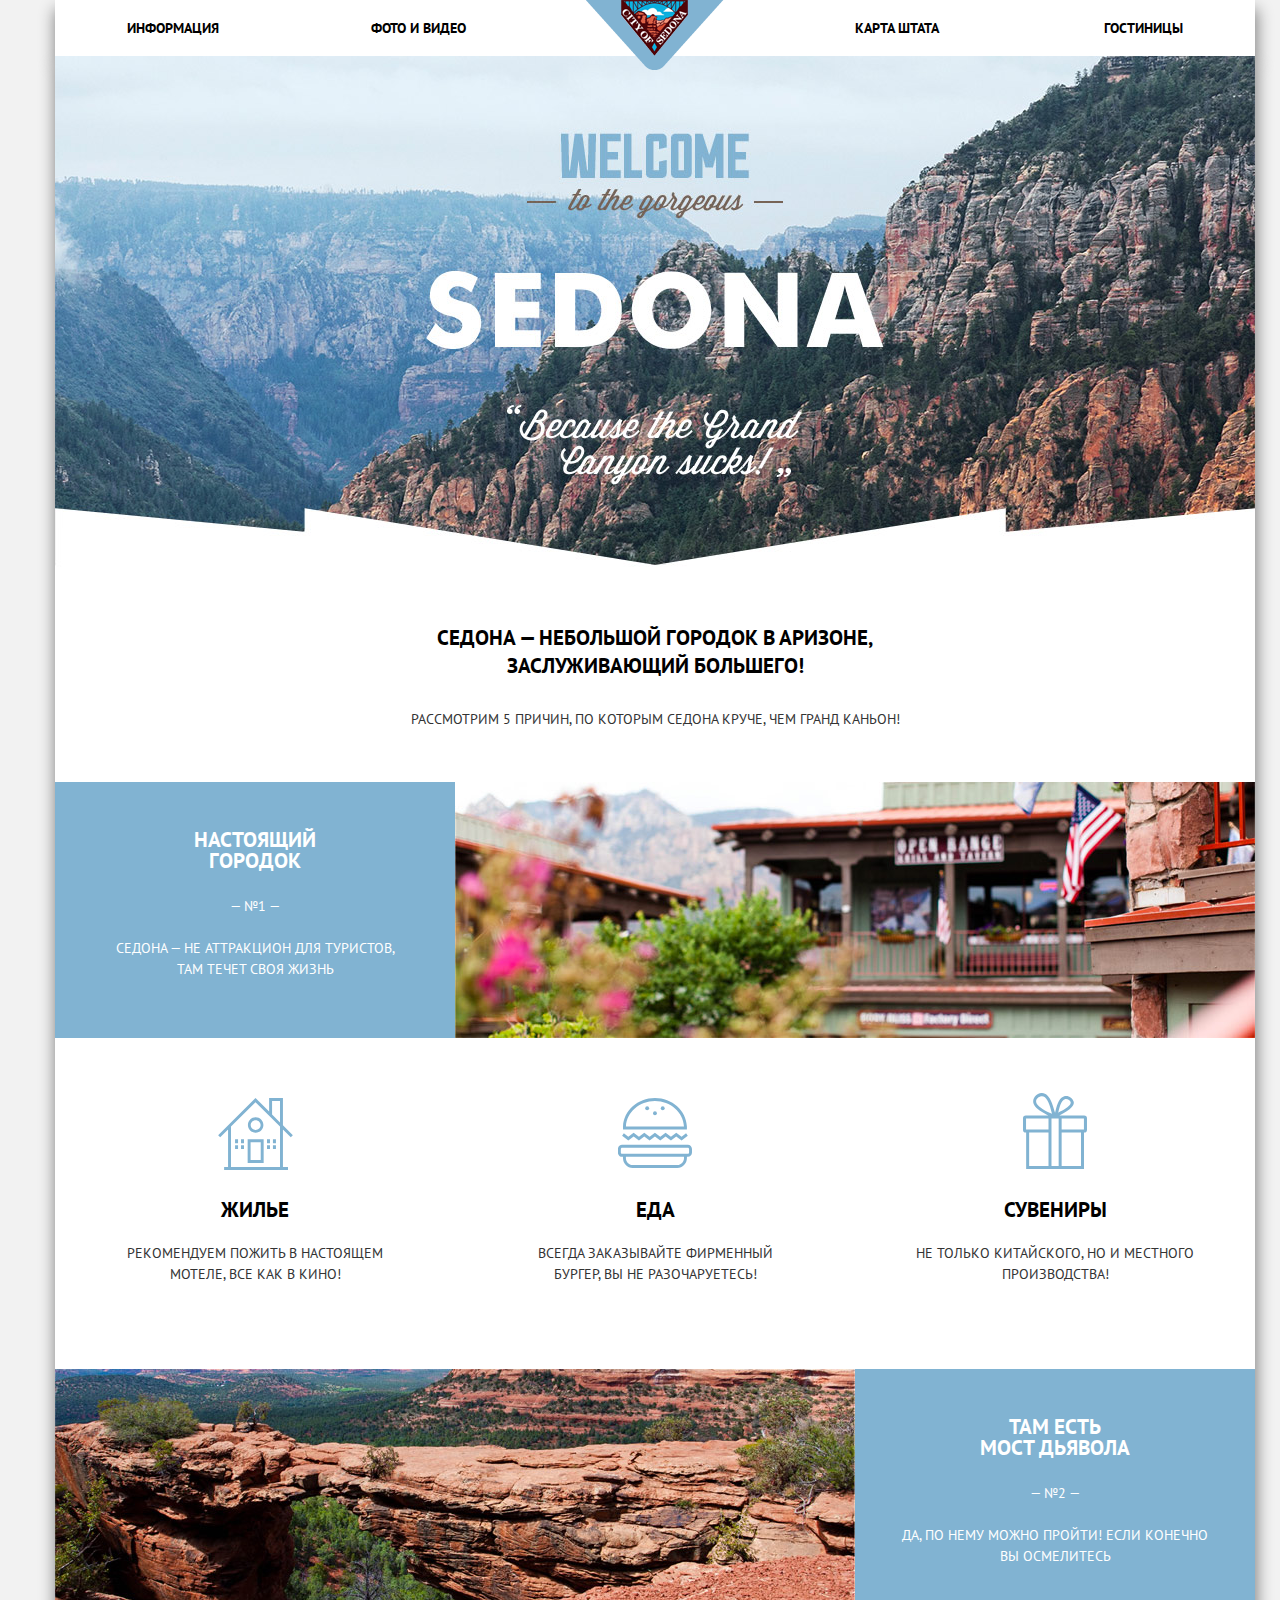
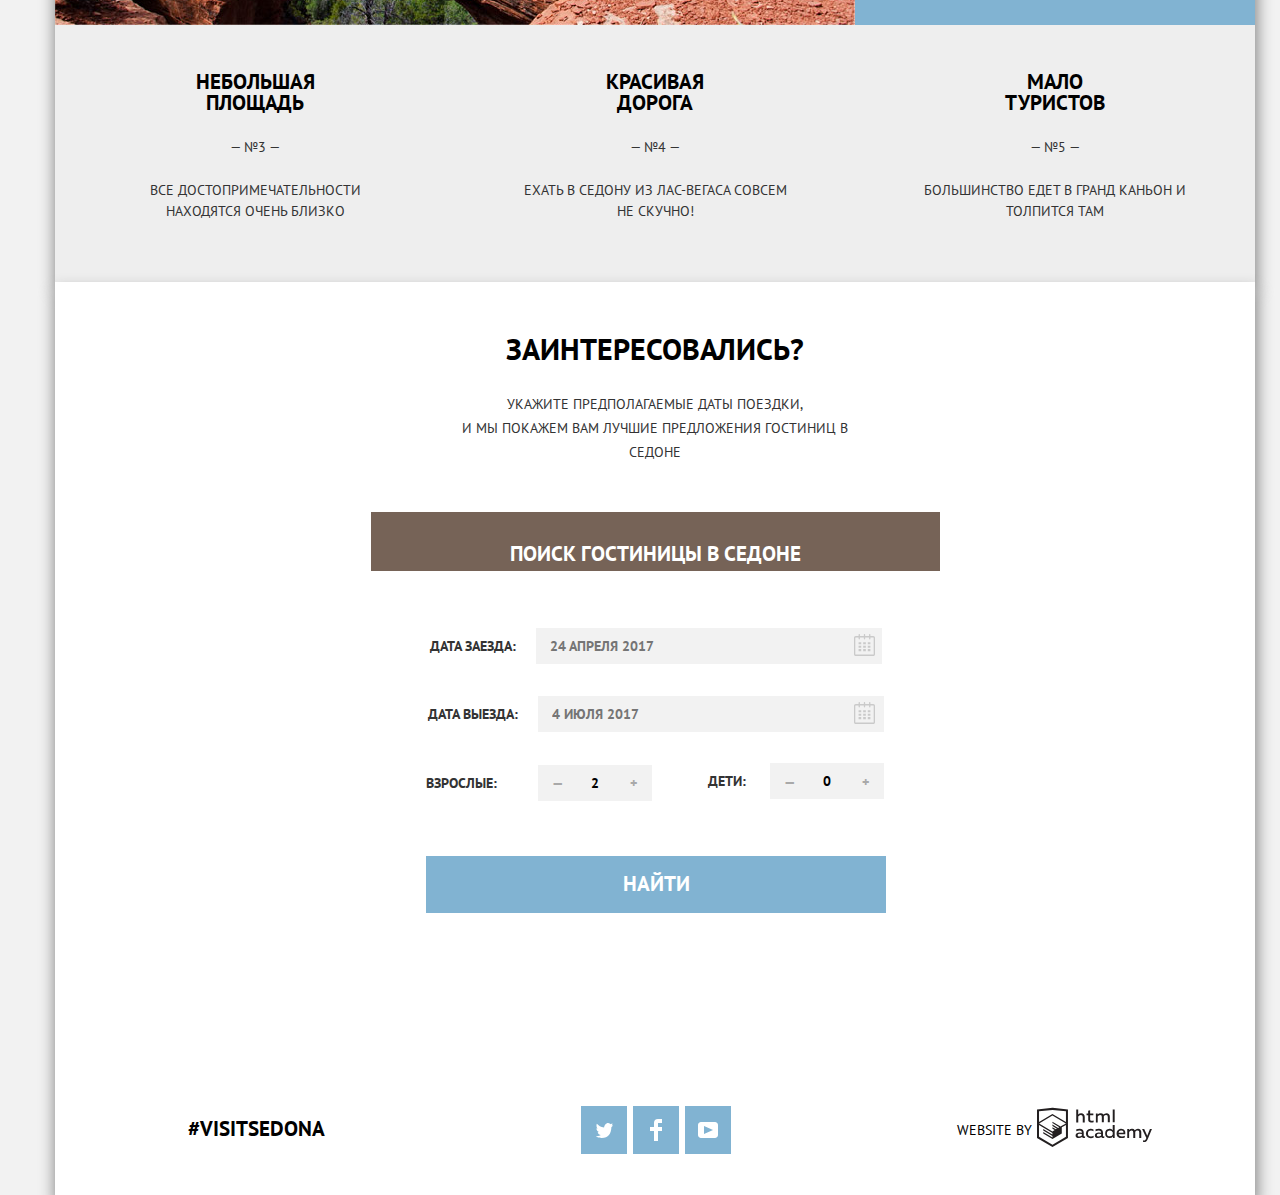
==== index.html @ 06e3067b "Правки пиксель перф, комб" ====
<!DOCTYPE html>
<html lang="ru">
	<head>
		<meta charset="utf-8">
		<title>HTML Academy: Седона</title>
		<link href="https://fonts.googleapis.com/css?family=PT+Sans:400,700&amp;subset=cyrillic" rel="stylesheet">
		<link rel="stylesheet" href="css/normalize.css">
		<link rel="stylesheet" href="css/style.css">
	</head>
	<body>
		<header class="main-header container">
			<nav class="main-navigation">
				<a class="main-header-logo">
					<img src="img/logo.png" width="138" height="70" alt="Логотип Sedona">
				</a>
				<ul class="site-navigation">
					<li><a href="#">Информация</a></li>
					<li><a href="#">Фото и видео</a></li>
					<li><a href="#">Карта штата</a></li>
					<li><a href="hotels.html">Гостиницы</a></li>
				</ul>
			</nav>
		</header>
		<main class="container">
			<div class="background-image"></div>
			<h1 class="visually-hidden title">Sedona</h1>
			<section class="feature">
				<div class="feature-text">
					<b>Седона — небольшой городок в Аризоне, заслуживающий большего!</b>
					<p>Рассмотрим 5 причин, по которым Седона круче, чем гранд каньон!</p>
				</div>
				<div class="feature-item top">
					<div class="description">
						<h2>Настоящий<br> городок</h2>
						<span>— №1 —</span>
						<p>Седона — не аттракцион для туристов, там течет своя жизнь</p>
					</div>
					<img src="img/photo-first.jpg" width="800" height="256" alt="Настоящий городок">
				</div>
				<ul class="feature leisure">
					<li class="leisure-item">
						<h3 class="icon-1">Жилье</h3>
						<p>Рекомендуем пожить в настоящем мотеле, все как в кино!</p>
					</li>
					<li class="leisure-item">
						<h3 class="icon-2">Еда</h3>
						<p>Всегда заказывайте фирменный бургер, Вы не разочаруетесь!</p>
					</li>
					<li class="leisure-item">
						<h3 class="icon-3">Сувениры</h3>
						<p>Не только китайского, но и местного производства!</p>
					</li>
				</ul>
				<div class="feature-item">
					<div class="description second">
						<h2>Там есть<br> Мост дьявола</h2>
						<span>— №2 —</span>
						<p>Да, по нему можно пройти! Если конечно вы осмелитесь</p>
					</div>
					<img src="img/photo-second.jpg" width="800" height="256" alt="Мост дьявола">
				</div>
				<ul class="feature list">
					<li class="list-point">
						<h3>Небольшая<br> площадь</h3>
						<span>— №3 —</span>
						<p>Все достопримечательности находятся очень близко</p>
					</li>
					<li class="list-point">
						<h3>Красивая<br> дорога</h3>
						<span>— №4 —</span>
						<p>Ехать в седону из Лас-Вегаса совсем не&#160;скучно!</p>
					</li>
					<li class="list-point">
						<h3>Мало<br> туристов</h3>
						<span>— №5 —</span>
						<p>Большинство едет в гранд каньон и толпится там</p>
					</li>
				</ul>
			</section>
		</main>
		<section class="search container">
			<div class="search preview">
				<h2>Заинтересовались?</h2>
				<p class="search-info">Укажите предполагаемые даты поездки,<br> и мы покажем вам лучшие предложения гостиниц в Cедоне</p>
			</div>
			<button class="search-button" type="button">Поиск гостиницы в Седоне</button>
			<iframe src="https://www.google.com/maps/embed?pb=!1m18!1m12!1m3!1d497598.84040176484!2d-112.03399884537352!3d34.982235915643955!2m3!1f0!2f0!3f0!3m2!1i1024!2i768!4f13.1!3m3!1m2!1s0x872da132f942b00d%3A0x5548c523fa6c8efd!2z0KHQtdC00L7QvdCwLCDQkNGA0LjQt9C-0L3QsCA4NjMzNiwg0KHQqNCQ!5e0!3m2!1sru!2sua!4v1521115295411" width="1200" height="593" style="border:0" allowfullscreen></iframe>
			<section class="modal-search">
				<form class="search-form" action="echo.htmlacademy.ru" method="post">
					<p class="search-item search-item-date">
						<label for="search-checkin">Дата заезда:</label>
						<input type="text" name="checkin" id="search-checkin" placeholder="24 апреля 2017">
						<svg xmlns="http://www.w3.org/2000/svg" width="21" height="22" viewBox="0 0 21 22"><path d="M19.251 2.025h-2.845V.648c0-.381-.294-.689-.656-.689-.363 0-.656.308-.656.689v1.377h-3.938V.648c0-.381-.294-.689-.655-.689-.363 0-.657.308-.657.689v1.377H5.906V.648c0-.381-.294-.689-.656-.689-.363 0-.657.308-.657.689v1.377H1.75C.784 2.025 0 2.847 0 3.862v16.302C0 21.179.784 22 1.75 22h17.501c.966 0 1.749-.821 1.749-1.836V3.862c0-1.015-.783-1.837-1.749-1.837zm.437 18.139a.448.448 0 0 1-.437.459H1.75a.45.45 0 0 1-.438-.459V3.862a.45.45 0 0 1 .438-.459h2.844v1.378c0 .381.294.689.657.689.362 0 .656-.308.656-.689V3.403h3.938v1.378c0 .381.294.689.657.689.361 0 .655-.308.655-.689V3.403h3.938v1.378c0 .381.293.689.656.689.362 0 .656-.308.656-.689V3.403h2.845c.241 0 .437.206.437.459v16.302z"/><path d="M4.594 8.225h2.625v2.066H4.594zM4.594 11.668h2.625v2.067H4.594zM4.594 15.112h2.625v2.066H4.594zM9.188 15.112h2.625v2.066H9.188zM9.188 11.668h2.625v2.067H9.188zM9.188 8.225h2.625v2.066H9.188zM13.781 15.112h2.625v2.066h-2.625zM13.781 11.668h2.625v2.067h-2.625zM13.781 8.225h2.625v2.066h-2.625z"/></svg>
					</p>
					<p class="search-item search-item-date">
						<label for="search-checkout">Дата выезда:</label>
						<input type="text" name="search-checkout" id="search-checkout" placeholder="4 июля 2017">
						<svg xmlns="http://www.w3.org/2000/svg" width="21" height="22" viewBox="0 0 21 22"><path d="M19.251 2.025h-2.845V.648c0-.381-.294-.689-.656-.689-.363 0-.656.308-.656.689v1.377h-3.938V.648c0-.381-.294-.689-.655-.689-.363 0-.657.308-.657.689v1.377H5.906V.648c0-.381-.294-.689-.656-.689-.363 0-.657.308-.657.689v1.377H1.75C.784 2.025 0 2.847 0 3.862v16.302C0 21.179.784 22 1.75 22h17.501c.966 0 1.749-.821 1.749-1.836V3.862c0-1.015-.783-1.837-1.749-1.837zm.437 18.139a.448.448 0 0 1-.437.459H1.75a.45.45 0 0 1-.438-.459V3.862a.45.45 0 0 1 .438-.459h2.844v1.378c0 .381.294.689.657.689.362 0 .656-.308.656-.689V3.403h3.938v1.378c0 .381.294.689.657.689.361 0 .655-.308.655-.689V3.403h3.938v1.378c0 .381.293.689.656.689.362 0 .656-.308.656-.689V3.403h2.845c.241 0 .437.206.437.459v16.302z"/><path d="M4.594 8.225h2.625v2.066H4.594zM4.594 11.668h2.625v2.067H4.594zM4.594 15.112h2.625v2.066H4.594zM9.188 15.112h2.625v2.066H9.188zM9.188 11.668h2.625v2.067H9.188zM9.188 8.225h2.625v2.066H9.188zM13.781 15.112h2.625v2.066h-2.625zM13.781 11.668h2.625v2.067h-2.625zM13.781 8.225h2.625v2.066h-2.625z"/></svg>
					</p>
					<div class="adult-children">
						<p class="search-item search-item-people">
							<label for="adult">Взрослые:</label>
							<button class="amt minus" type="button">—</button>
							<input type="text" name="adult" id="adult" value="2">
							<button class="amt plus" type="button">+</button>
						</p>
						<p class="search-item search-item-people">
							<label for="children">Дети:</label>
							<button class="amt minus" type="button">—</button>
							<input type="text" name="children" id="children" value="0">
							<button class="amt plus" type="button">+</button>
						</p>
					</div>
					<button class="form-search-button" type="button">Найти</button>
				</form>
			</section>
			<footer class="main-footer">
				<section class="container">
					<div  class="footer-hashtag">
						<a class="hashtag" href="#">#visitsedona</a>
					</div>
					<ul class="footer-social">
						<li>
							<a class="social-button" href="#"><span class="visually-hidden">Твитер</span>
							<svg xmlns="http://www.w3.org/2000/svg" xmlns:xlink="http://www.w3.org/1999/xlink" width="17" height="15" viewBox="0 0 17 15">
								<path fill="#FFF" d="M10.95.144c1.685-.496 2.984.27 3.577 1.179.673-.231 1.331-.481 2.011-.708a2.345 2.345 0 0 1-.857 1.768c.685.17 1.304-.491 1.304-.491-.169 1-1.006 1.788-1.563 2.024-.231 6.75-3.175 11.217-10.077 11.082h-.446c-.41 0-4.164-.46-4.898-1.887 2.271.196 3.893-.422 4.693-1.177-.96-.3-2.679-.477-2.979-2.95.349.106.564.228 1.19.119C1.705 8.247.374 7.53.448 5.33c.285.328 1.067.536 1.34.472C1.085 5.561-.182 2.442.894.85c1.818 1.854 3.735 3.606 7.152 3.773C8.254 2.33 9.183.793 10.95.144z"/></svg>
							</a>
						</li>
						<li>
							<a class="social-button" href="#"><span class="visually-hidden">Фейсбук</span>
							<svg xmlns="http://www.w3.org/2000/svg" width="12" height="22" viewBox="0 0 12 22">
								<path fill="#FFF" d="M12 4V0H8a4 4 0 0 0-4 4v4H0v4h4v10h4V12h4V8H8V4h4z"/></svg>
							</a>
						</li>
						<li>
							<a class="social-button" href="#"><span class="visually-hidden">Ютюб</span>
							<svg xmlns="http://www.w3.org/2000/svg" xmlns:xlink="http://www.w3.org/1999/xlink" width="20" height="16" viewBox="0 0 20 16">
								<path fill="#FFF" d="M17 0H3C1.35 0 0 1.35 0 3v10c0 1.65 1.35 3 3 3h14c1.65 0 3-1.35 3-3V3c0-1.65-1.35-3-3-3zM6.027 11.998V4.002L15.014 8l-8.987 3.998z"/>
							</svg></a>
						</li>
					</ul>
					<div class="footer-copyright">
						<span>Website by</span>
						<a class="footer-button" href="https://htmlacademy.ru/intensive/htmlcss">
							<span class="visually-hidden">htmlacademy</span>
							<svg id="Layer_1" data-name="Layer 1" xmlns="http://www.w3.org/2000/svg" width="115" height="41" viewBox="0 0 108.08 36.85"><title>logo-htmlacademy-small1</title><path d="M44.61,26.88a2,2,0,0,0,.55-0.1v1.33a3.25,3.25,0,0,1-1.18.21,1.67,1.67,0,0,1-1.67-1,4.84,4.84,0,0,1-3.14,1.08c-1.51,0-2.91-.83-2.91-2.55,0-2.13,2-2.79,3.71-2.79a11.08,11.08,0,0,1,2.17.25v-0.3c0-1-.76-1.77-2.19-1.77a7.42,7.42,0,0,0-3,.64v-1.7a10.21,10.21,0,0,1,3.19-.55c2.36,0,3.81,1.12,3.81,3.65v3a0.54,0.54,0,0,0,.49.59h0.17Zm-6.44-1.13A1.35,1.35,0,0,0,39.63,27h0.11a3.39,3.39,0,0,0,2.41-1V24.58a9.72,9.72,0,0,0-1.81-.21c-1,0-2.16.33-2.16,1.38h0Zm12.36-6.11a5,5,0,0,1,2.57.64V22a4.08,4.08,0,0,0-2.3-.7,2.75,2.75,0,1,0,0,5.49,5,5,0,0,0,2.43-.64v1.71a6.27,6.27,0,0,1-2.76.57A4.21,4.21,0,0,1,46,24.51q0-.21,0-0.41a4.32,4.32,0,0,1,4.18-4.46h0.38Zm12.17,7.24a2,2,0,0,0,.55-0.1v1.33a3.25,3.25,0,0,1-1.18.21,1.67,1.67,0,0,1-1.67-1,4.84,4.84,0,0,1-3.14,1.08c-1.51,0-2.91-.83-2.91-2.55,0-2.13,2-2.79,3.71-2.79a11.08,11.08,0,0,1,2.17.25v-0.3c0-1-.76-1.77-2.19-1.77a7.42,7.42,0,0,0-3,.64v-1.7a10.21,10.21,0,0,1,3.19-.55c2.36,0,3.81,1.12,3.81,3.65v3a0.54,0.54,0,0,0,.49.59h0.17Zm-6.44-1.13A1.35,1.35,0,0,0,57.73,27h0.11a3.39,3.39,0,0,0,2.41-1V24.58a9.72,9.72,0,0,0-1.81-.21c-1.06,0-2.16.33-2.16,1.38h0ZM73,16V28.2H71.35V26.88a3.88,3.88,0,0,1-3.19,1.54,4.4,4.4,0,0,1,0-8.78,3.81,3.81,0,0,1,3,1.3V16H73Zm-4.53,5.22a2.76,2.76,0,1,0,0,5.52A2.86,2.86,0,0,0,71.15,25V23A2.91,2.91,0,0,0,68.49,21.27ZM79,19.64c3.31,0,4.46,2.68,3.92,5.09H76.7c0.21,1.5,1.67,2.11,3.19,2.11a6.11,6.11,0,0,0,2.64-.59v1.6a7.14,7.14,0,0,1-3,.57C77,28.42,74.78,27,74.78,24a4.18,4.18,0,0,1,4-4.39H79Zm0.09,1.54a2.28,2.28,0,0,0-2.44,2.1v0.06H81.3A2,2,0,0,0,79.13,21.18Zm5.73,7V19.87h1.65v1a3.81,3.81,0,0,1,2.78-1.27A2.86,2.86,0,0,1,91.89,21a4.12,4.12,0,0,1,2.91-1.33A3.06,3.06,0,0,1,98,23V28.2h-1.9V23.05a1.59,1.59,0,0,0-1.42-1.75H94.42a2.8,2.8,0,0,0-2.07,1.12V28.2h-1.9V23.05A1.59,1.59,0,0,0,89,21.31H88.8a3,3,0,0,0-2.21,1.29v5.63H84.86Zm21.31-8.33h1.9l-3.91,9.46c-0.9,2.17-2.09,2.86-3.35,2.86a4.76,4.76,0,0,1-1.1-.14V30.46a2.86,2.86,0,0,0,.85.12c0.9,0,1.58-.64,2.07-1.9l0.17-.42-4-8.4h2l2.86,6.29ZM38.73,1.46V6.22a3.81,3.81,0,0,1,2.7-1.14,3.25,3.25,0,0,1,3.44,3.4v5.15H43V8.72a1.81,1.81,0,0,0-1.61-2h-0.3a2.93,2.93,0,0,0-2.32,1.39v5.52h-1.9V1.46h1.9ZM49.94,2.31v3h3V6.91h-3v3.81c0,1.1.5,1.46,1.58,1.46a4.49,4.49,0,0,0,1.69-.33v1.6A6.8,6.8,0,0,1,51,13.8a2.55,2.55,0,0,1-2.86-2.74V6.89H46.58V5.26h1.5V2.74Zm5.4,11.31V5.28H57v1A3.81,3.81,0,0,1,59.77,5a2.86,2.86,0,0,1,2.6,1.33A4.12,4.12,0,0,1,65.28,5,3.06,3.06,0,0,1,68.44,8.4v5.21h-1.9V8.46a1.59,1.59,0,0,0-1.42-1.75H64.89a2.8,2.8,0,0,0-2.07,1.12v5.78h-1.9V8.46A1.59,1.59,0,0,0,59.5,6.71H59.27A3,3,0,0,0,57.06,8v5.63H55.34ZM71.17,1.45H73V13.6H71.17V1.45ZM14.71,0H14.55L0,1.54V28.21l14.55,8.66,14.55-8.66V1.54Zm12.5,27.1L14.55,34.64,1.9,27.12V16.18l12.59,7.5V25L5.86,19.9v1.31l8.68,5.21v1.39L5.87,22.65V24l8.68,5.21,8.75-5.24V18.31L27.2,16V27.12Zm0-12.53-3.48,2-1.6,1L14.51,13v1.31L21,18.23H21l-0.14.09-1,.54-5.37-3.2V17l4.24,2.52-1,.67-3.2-1.9v1.31l2.1,1.24L14.5,22.1,2,14.65,14.51,7.11Zm0-1.32L14.49,5.76,1.91,13.25v-10L14.56,1.92,27.21,3.25v10h0Z" transform="translate(0 -0.02)" fill="#231f20"/></svg>
						</a>
					</div>
				</section>
			</footer>
		</section>
	</body>
</html>
---- css/style.css ----
body
{
    font-family: 'PT Sans', Arial, sans-serif;
    font-size: 14px;
    font-weight: normal;
    line-height: 21px;

    margin: 0;
    padding: 0;

    text-transform: uppercase;

    color: #000;
    background-color: #fff;
}
a
{
    text-decoration: none;
}
.background-image
{
    height: 511px;

    background-image: url('../img/background-photo.jpg');
    background-repeat: no-repeat;
    background-position: top center;
}
.site-navigation
{
    line-height: 26px;

    list-style: none;

    background-color: #fff;
}
.site-navigation a
{
    font-weight: bold;

    color: #000;
}
.site-navigation a:hover,
.site-navigation a:focus
{
    color: #81b3d2;
}
.site-navigation a:active
{
    color: rgba(0,0,0,.3);
}
.feature-text b
{
    font-size: 21px;
}
.feature-text
{
    line-height: 26px;

    text-align: center;
}
.feature-item
{
    color: #fff;
    background-color: #81b3d2;
}
li
{
    list-style: none;
}
h3
{
    font-size: 21px;
}
.feature-text p,
.leisure-item p,
.list-point span,
.list-point p,
.search p
{
    color: #333;
}
.feature.list
{
    background-color: #eee;
}
.feature li,
.search
{
    text-align: center;
}
.search .search-button
{
    font-size: 21px;

    text-transform: uppercase;

    color: #fff;
    outline: none;
    background-color: #766357;
}
.search .search-button:hover
{
    outline: none;
    background-color: #604e43;
}
.search .search-button:active
{
    color: rgba(255,255,255,.3);
    outline: none;
    background-color: #503e33;
}
.search h2
{
    font-size: 30px;
    line-height: 24px;
}
.search p
{
    line-height: 24px;
}

/*Форма index*/
.search-form input
{
    outline: none;
    background-color: #f2f2f2;
}
.search-form input:hover
{
    outline: none;
    background-color: #ebebeb;
}
.search-form input:focus
{
    outline: 2px solid #e5e5e5;
    background-color: #fff;
}
.search-form span
{
    font-size: 21px;
    font-weight: bold;
    line-height: 26px;

    color: rgba(0,0,0,.3);
}
.search-form span:hover
{
    color: #000;
}
.search-form span:active
{
    color: #81b3d2;
}
.form-search-button
{
    color: #fff;
    background-color: #81b3d2;
}
.form-search-button:hover
{
    background-color: #669ec0;
}
.form-search-button:active
{
    color: rgba(255,255,255,.3);
    background-color: #5496bd;
}
/*Страница hotels*/
.site-navigation .active
{
    color: #766357;
}
/*Фильтры поиска отеля, форма*/
.filter-form
{
    color: #fff;
    background-color: #3e749e;
    background-image: url(../img/background-hotel.jpg);
    background-repeat: no-repeat;
    background-position: top center;
}
.filter-form legend,
.filter-range label
{
    font-size: 16px;
    font-weight: bold;
}
.filter-range label
{
    line-height: auto;
}
.filter-button
{
    font-size: 14px;
    line-height: 21px;

    color: #fff;
}
.filter-button:hover
{
    color: #000;
    background-color: #fff;
}

/*Сортировка*/
.sort-result b,
.catalog-item h2,
.hashtag
{
    font-size: 21px;
    font-weight: bold;
    line-height: 26px;

    color: #000;
}
.sort-result
{
    font-size: 12px;
}
.sort-result .active
{
    color: #81b3d2;
}
.sort-result li a
{
    padding: 0;

    color: rgba(0,0,0,.3);
    border-bottom: 1px dotted #81b3d2;
}

.sort-result li a:hover
{
    color: #81b3d2;
}
.sort-result-arrows path:hover
{
    fill: #231f20;
}
.sort-result-arrows path:active
{
    fill: #81b3d2;
}
.sort-result li a:active
{
    color: #000;
}
.catalog-item h2:hover
{
    color: #81b3d2;
}
.catalog-item h2:active
{
    color: rgba(0,0,0,.3);
}
.catalog-type span,
.catalog-price span
{
    color: #333;
}
.catalog-item .rating
{
    position: relative;
    top: 45px;

    padding: 4px 13px;

    color: #666;
    background-color: #f2f2f2;
}
.button.detail
{
    font-weight: bold;

    color: #fff;
    background-color: #81b3d2;
}
.button.detail:hover
{
    background-color: #669ec0;
}
.button.detail:active
{
    color: rgba(255,255,255,.3);
    background-color: #5496bd;
}
.button.reservation
{
    font-weight: bold;

    color: #fff;
    background-color: #766357;
}
.button.reservation:hover
{
    background-color: #604e43;
}
.button.reservation:active
{
    color: rgba(255,255,255,.3);
    background-color: #503e33;
}

/*Сеточные стили*/
html,
body
{
    width: 1200px;
    min-height: 933px;
    margin: auto;
    padding: 0 15px;

    background-color: #f2f2f2;
}
.container
{
    display: block;

    width: 1200px;
    margin: 0 auto;

    background-color: #fff;
    box-shadow: 1px 10px 15px 1px grey;
}
.main-header-logo
{
    width: 138px;
    height: 70px;
}
.main-navigation
{
    position: relative;

    width: 1200px;
    margin: 0 auto;
}
.site-navigation
{
    display: flex;

    margin: 0;
    padding: 0;
    padding-top: 15px;
    padding-right: 72px;
    padding-bottom: 15px;
    padding-left: 72px;

    background-color: #fff;

    flex-wrap: wrap;
    justify-content: space-between;
}
.site-navigation li:nth-child(2)
{
    margin-right: 94px;
}
.site-navigation li:nth-child(3),
.site-navigation li:nth-child(4)
{
    text-align: right;
}
.feature
{
    background-color: #fff;
}

.feature-text
{
    width: 500px;
    height: 100px;
    margin-right: auto;
    margin-bottom: 57px;
    margin-left: auto;
    padding-top: 58px;

    background-color: #fff;
}
.feature-text p
{
    margin-top: 25px;
}
.feature-item
{
    display: flex;

    width: 1200px;
    margin: 0;
    margin-right: auto;
    margin-left: auto;
    padding: 0;
}
.description.second
{
    order: 2;
}
.description
{
    padding-top: 30px;
    padding-right: 47px;
    padding-left: 47px;

    text-align: center;
}
.description h2
{
    font-weight: bold;

    padding-bottom: 7px;
}
.description p
{
    margin-top: 21px;
}
.feature.leisure,
.feature.list
{
    display: flex;

    margin: 0;
    padding: 0;

    justify-content: space-around;
}
.leisure-item,
.list-point
{
    width: 285px;
}
.leisure-item
{
    margin-top: 140px;
    margin-bottom: 70px;
}
.leisure-item h3
{
    margin-bottom: 23px;
}
.list-point
{
    margin-top: 25px;
    margin-bottom: 46px;
}
.list-point h3
{
    margin-bottom: 24px;
}
.list-point p
{
    margin-top: 22px;
}
.search.preview
{
    width: 440px;
    margin: 0;
    margin-top: 55px;
    margin-right: auto;
    margin-left: auto;
    padding: 0;
}
.main-footer
{
    padding-top: 35px;
    padding-bottom: 41px;

    background-color: rgba(255,255,255,.9);
}
.footer-hashtag
{
    width: 140px;
    margin: 0;
    margin-right: 142px;
    margin-left: 131px;
    padding-top: 10px;
}
.footer-social
{
    width: 151px;
    margin: 0;
    padding: 0;
}
.footer-copyright
{
    width: 198px;
    margin: 0;
    margin-right: 100px;
    margin-left: auto;
}
.main-footer .container
{
    display: flex;
}

/*сетка отелей*/
.filter-form
{
    display: flex;

    padding-right: 70px;
    padding-left: 72px;
}
.form-infrastructure
{
    width: 140px;
    margin: 0;
    margin-right: 116px;
    padding: 0;
}
.form-housing
{
    width: 140px;
    margin: 0;
}
.filter-range
{
    width: 318px;
    margin: 0;
    margin-left: auto;
}
.sort-result
{
    display: flex;

    margin-top: 32px;
    padding-right: 72px;
    padding-bottom: 28px;
    padding-left: 72px;

    border-bottom: 1px solid #e5e5e5;
}
.sort-result-arrows
{
    margin-left: auto;
}
.arrows-up
{
    margin-right: 10px;
}

.sort-result .found
{
    width: 117px;
    margin: 0;
    margin-right: 48px;
}
.sort-result .sorting
{
    width: 355px;
    margin: 0;
}
.sort-result .arrows
{
    width: 34px;
    margin: 0;
    margin-left: auto;
    padding: 0;
}
.catalog
{
    margin: 0;
    padding: 0;
}
.catalog-item
{
    display: flex;

    margin: 0;
    margin-top: 26px;
    padding: 0;
    padding-right: 72px;
    padding-bottom: 30px;
    padding-left: 72px;

    border-bottom: 1px solid #e5e5e5;
}
.catalog-item .item-img
{
    width: 135px;
    height: 90px;
    margin-right: 30px;
    padding-top: 4px;
}
.catalog-item .item-detail
{
    display: flex;
    flex-direction: column;

    width: 300px;
    margin: 0;

    justify-content: space-between;
}
.catalog-price a
{
    display: inline-block;

    padding: 3px 18px;
}
.catalog-type span
{
    display: inline-block;

    width: 113px;
}

.item-detail .name-hotel
{
    line-height: 21px;

    margin: 0;

    letter-spacing: .2px;
}
.catalog-item .item-stars-rating
{
    width: 111px;
    margin-left: auto;

    text-align: right;
}
.visually-hidden:not(:focus):not(:active),
input[type='checkbox'].visually-hidden,
input[type='radio'].visually-hidden
{
    position: absolute;

    overflow: hidden;
    clip: rect(0 0 0 0);

    width: 1px;
    height: 1px;
    margin: -1px;
    padding: 0;

    white-space: nowrap;

    border: 0;

    clip-path: inset(100%);
}
.main-header-logo
{
    position: absolute;
    right: 0;
    left: 0;

    margin-right: auto;
    margin-left: auto;
}
.site-navigation li
{
    display: block;

    width: 230px;
}
.search-item-people
{
    text-align: right;
    display: flex;
    align-items: center;
}
.leisure-item
{
    position: relative;
}
.leisure-item .icon-1::before
{
    position: absolute;
    top: -80px;
    left: 105px;

    width: 80px;
    height: 80px;

    content: '';

    background-image: url('../img/icon-1.svg');
    background-repeat: no-repeat;
    background-position: 0 0;
}
.leisure-item .icon-2::before
{
    position: absolute;
    top: -80px;
    left: 105px;

    width: 80px;
    height: 80px;

    content: '';

    background-image: url('../img/icon-2.svg');
    background-repeat: no-repeat;
    background-position: 0 0;
}
.leisure-item .icon-3::before
{
    position: absolute;
    top: -85px;
    left: 110px;

    width: 80px;
    height: 80px;

    content: '';

    background-image: url('../img/icon-3.svg');
    background-repeat: no-repeat;
    background-position: 0 0;
}
.search.preview h2
{
    margin: 0;
    padding: 0;
    padding-top: 55px;
    padding-bottom: 31px;
}
.search.preview
{
    margin-top: 0;
}
.search-info
{
    margin: 0;
    margin-bottom: 48px;
}
.search-button
{
    font-weight: bold;

    position: relative;

    width: 569px;
    margin-right: auto;
    margin-right: auto;
    padding: 30px 138px;

    border: none;
}
.social-button
{
    display: flex;

    width: 46px;
    height: 48px;

    background-color: #81b3d2;

    align-items: center;
    justify-content: center;
}
.footer-social
{
    display: flex;

    width: 150px;
    margin: 0 auto;
    padding: 0;

    flex-wrap: nowrap;
    justify-content: space-between;
}
.social-button:hover,
.social-button:focus
{
    background-color: #669ec0;
}
.social-button:active
{
    background-color: #5496bd;
}
.social-button:active path
{
    fill: #88b6d1;
}

.search
{
    position: relative;
}
.modal-search
{
    font-size: 14px;
    font-weight: bold;
    line-height: 26px;

    position: absolute;
    top: 289px;
    left: 315px;

    width: 460px;
    height: 300px;
    margin-right: auto;
    margin-left: auto;
    padding-top: 43px;
    padding-right: 54px;
    padding-bottom: 53px;
    padding-left: 56px;

    color: #000;
    background-color: #fff;
}
.search-item-date
{
    padding-bottom: 18px;
}
.search-item:nth-child(2)
{
    padding-bottom: 3px;
}
.search-item-people label
{
    margin-right: 41px;
}
.search-item-people:nth-child(2) label
{
    margin-right: 24px;
}

.search-item input
{
    font: inherit;

    box-sizing: border-box;
    min-height: 35px;
    padding-top: 6px;
    padding-right: 30px;
    padding-bottom: 6px;
    padding-left: 14px;

    text-transform: uppercase;

    color: #000;
    border: none;
}
.search-item-date input
{
    width: 346px;
    margin-left: 16px;
}
.search-item-people input
{
    font-weight: bold;

    width: 38px;
    height: 36px;
    padding: 0;

    text-align: center;

    border: none;
}
.search-item
{
    position: relative;
}
.search-item svg
{
    position: absolute;
    top: 6px;
    left: 428px;
}
.search-item svg path
{
    fill: #cacaca;
}
.search-item svg:hover path
{
    fill: #000;
}
.search-item svg:active path
{
    fill: #81b3d2;
}
.search-item-people input
{
    padding: 0;
    padding-top: 5px;
    padding-bottom: 5px;

    text-align: center;
}
.search-item-people
{
    text-align: left;
}
.search-item-people:first-child
{
    margin-right: 56px;
}

.search-item .amt
{
    font: inherit;
    font-weight: bold;

    width: 38px;
    height: 36px;
    padding-bottom: 0;

    text-transform: uppercase;

    color: #a9a9a9;
    border: none;
    background-color: #f2f2f2;
}
.search-item .amt:hover
{
    color: #000;
}
.search-item .amt:active
{
    color: #81b3d2;
}
.search-form .form-search-button
{
    font-size: 21px;
    font-weight: bold;
    line-height: 26px;

    width: 460px;
    margin: 0;
    margin-top: 40px;
    padding: 0;
    padding-top: 15px;
    padding-bottom: 16px;

    text-transform: uppercase;

    border: none;

    align-self: center;
}
.search-form button:focus
{
    outline: none;
}
.filter-form
{
    padding-top: 27px;
    padding-bottom: 8px;
}
fieldset
{
    border: none;
    padding: 0;
    padding-top: 6px;
}
.form-housing ul,
.form-infrastructure ul
{
	margin: 0;
}
/*checkbox's*/
.filter-option label
{
    position: relative;

    display: block;

    cursor: pointer;
}
.filter-input + label::before
{
    position: absolute;
    top: 0;
    left: -40px;

    width: 30px;
    height: 23px;

    content: '';

    background-image: url('../img/checkbox-off.svg');
    background-repeat: no-repeat;
    background-position: 0 0;
}
.filter-input:checked + label::before
{
    position: absolute;
    left: -40px;

    width: 30px;
    height: 23px;

    content: '';

    background-image: url('../img/checkbox-on.svg');
    background-repeat: no-repeat;
    background-position: 0 0;
}
.filter-input:checked + label::after
{
    position: absolute;
    left: -40px;

    width: 30px;
    height: 23px;

    content: '';

    background-image: url('../img/checkbox-on.svg');
    background-repeat: no-repeat;
    background-position: 0 0;
}
.filter-option
{
    padding-bottom: 25px;
}
.form-infrastructure legend
{
	margin-bottom: 24px;
}
.form-housing legend
{
    margin-bottom: 18px;
}
.price-controls
{
    font-size: 0;

    position: relative;

    height: 32px;
    margin-top: 9px;
    margin-bottom: 20px;

    border: 2px solid #fff;
    border-radius: 2px;
}
.price-controls::after
{
    position: absolute;
    top: 50%;
    left: 50%;

    width: 2px;
    height: 22px;

    content: '';
    transform: translate(-50%, -50%);

    background: #fff;
}
.price-controls label
{
    font-size: 14px;
    font-weight: normal;
    line-height: 32px;

    display: inline-block;

    padding-left: 60px;

    cursor: pointer;
    vertical-align: top;
}
.price-controls .min-price,
.price-controls .max-price
{
    width: 90px;
    padding-left: 61px;
}
.price-controls input
{
    font: inherit;

    width: 50px;
    margin: 0;

    color: inherit;
    border: none;
    background: none;
}
.range-controls
{
    position: relative;

    margin-bottom: 32px;
}
.range-controls .scale
{
    height: 2px;

    background: rgba(255, 255, 255, .3);
}
.range-controls .bar
{
    width: 80%;
    height: 2px;

    background: #fff;
}
.range-toggle
{
    position: absolute;
    top: -9px;

    width: 4px;
    height: 4px;

    cursor: pointer;

    border: 8px solid #fff;
    border-radius: 50%;
    background: #ababab;
    box-shadow: 0 2px 1px 0 rgba(0, 1, 1, .2);
}
.range-toggle-max
{
    left: 250px;
}
.range-toggle:hover
{
    border: 9px solid #fff;
}
.filter-button
{
    font-size: 14px;
    line-height: 20px;

    display: block;

    margin: 0 82px;
    margin-top: 30px;
    padding: 6px 35px;

    cursor: pointer;
    text-transform: uppercase;

    color: #fff;
    border: 2px solid #fff;
    border-radius: 2px;
    background: transparent;
}
.sort-result .sorting
{
    display: flex;

    margin: 0;
    padding: 0;

    justify-content: space-between;
    align-items: center;
}
.search
{
    position: relative;
}
.main-footer
{
    position: absolute;
    bottom: 0;
}
.footer-copyright
{
    display: flex;

    align-items: center;
}
.footer-copyright a
{
    display: block;
}
.footer-button svg path:hover
{
    fill: #81b3d2;
}
.footer-button svg path:active
{
    fill: #bdbbbc;
}
.footer-copyright span
{
    margin-right: 5px;
}
.main-footer .container
{
    background-color: transparent;
    box-shadow: none;
}
.main-footer.container
{
    position: static;

    padding-top: 37px;

    background-color: #fff;
}
.main-footer.hotels .footer-hashtag
{
    margin-left: 132px;
}
.main-footer.hotels .footer-copyright
{
    margin-right: 96px;
}
.adult-children
{
    display: flex;
}
.stars
{
    margin-top: 3px;
    margin-left: auto;

    background-image: url('../img/star.svg');
    background-repeat: space;
    background-position: 0 0;
}
.stars.amara
{
    width: 89px;
    height: 22px;
}
.stars.desert
{
    width: 62px;
    height: 22px;
}
.stars.villas
{
    width: 40px;
    height: 22px;
}
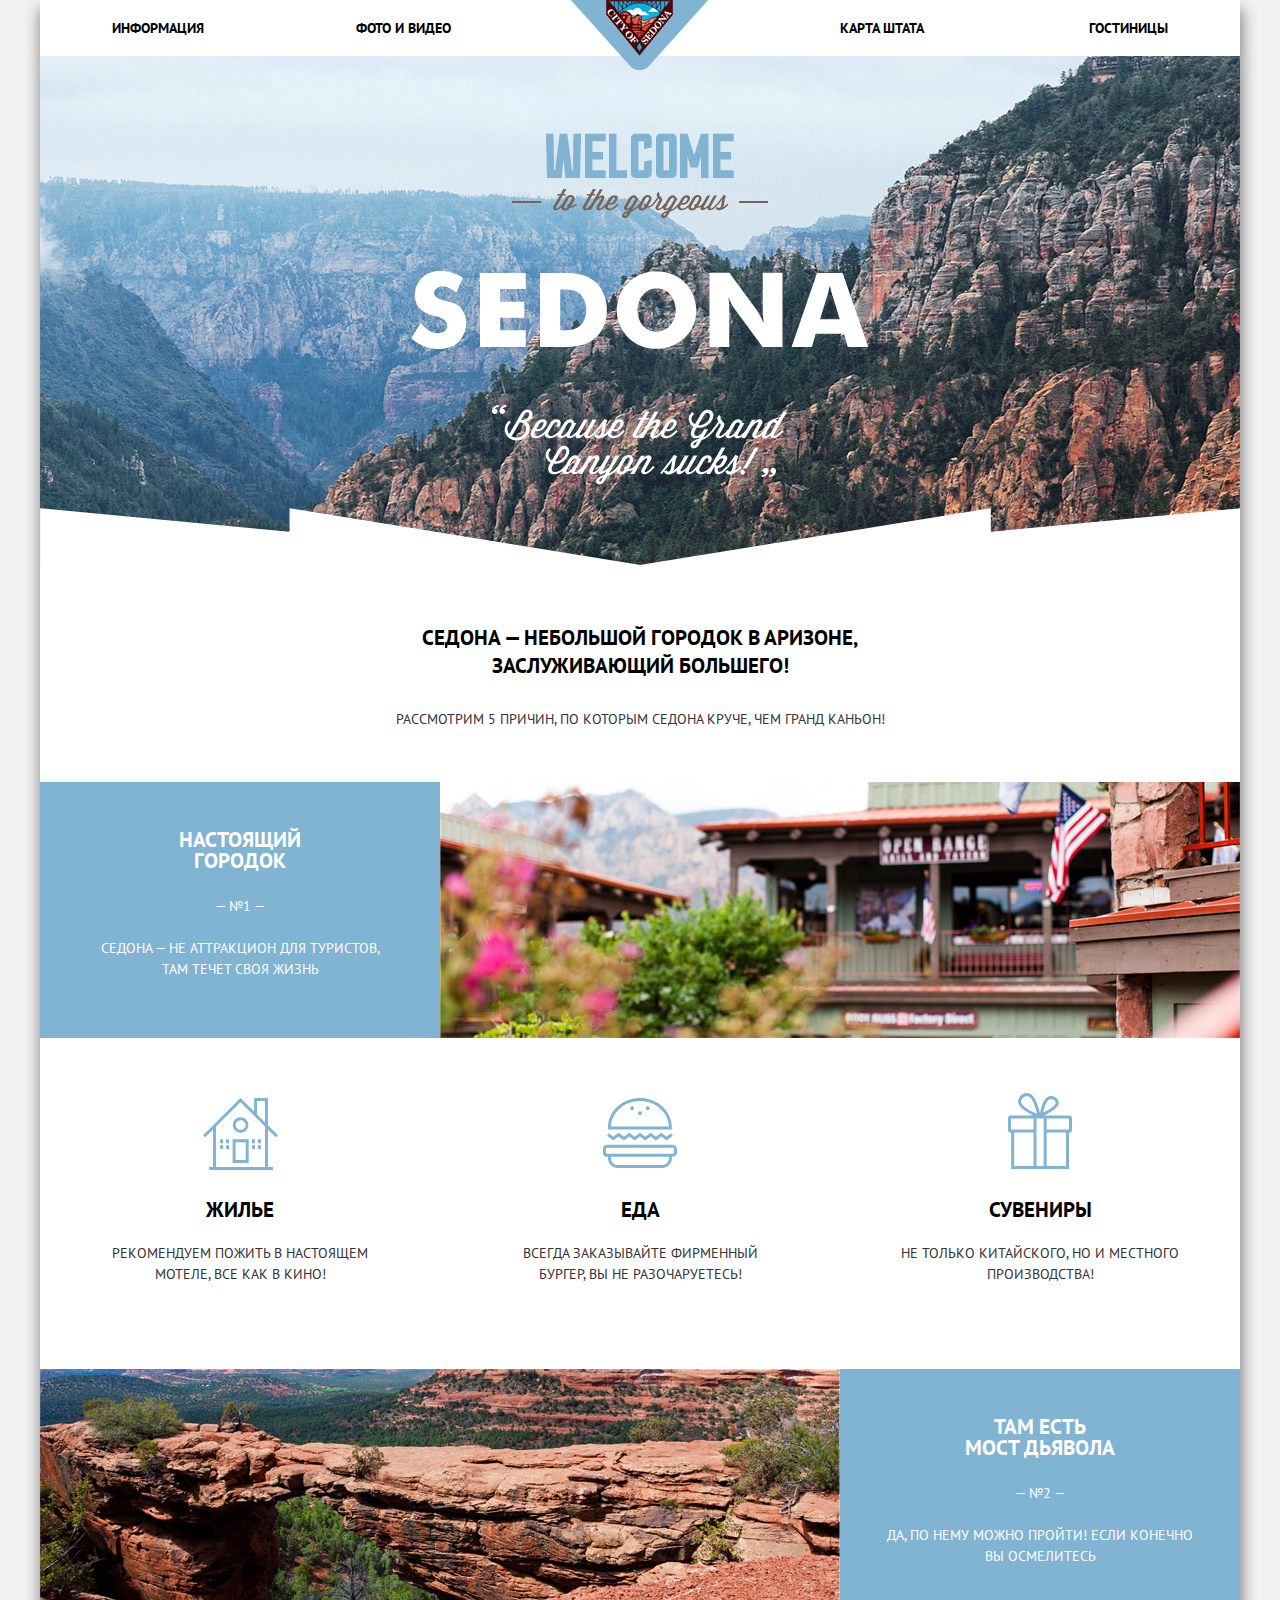
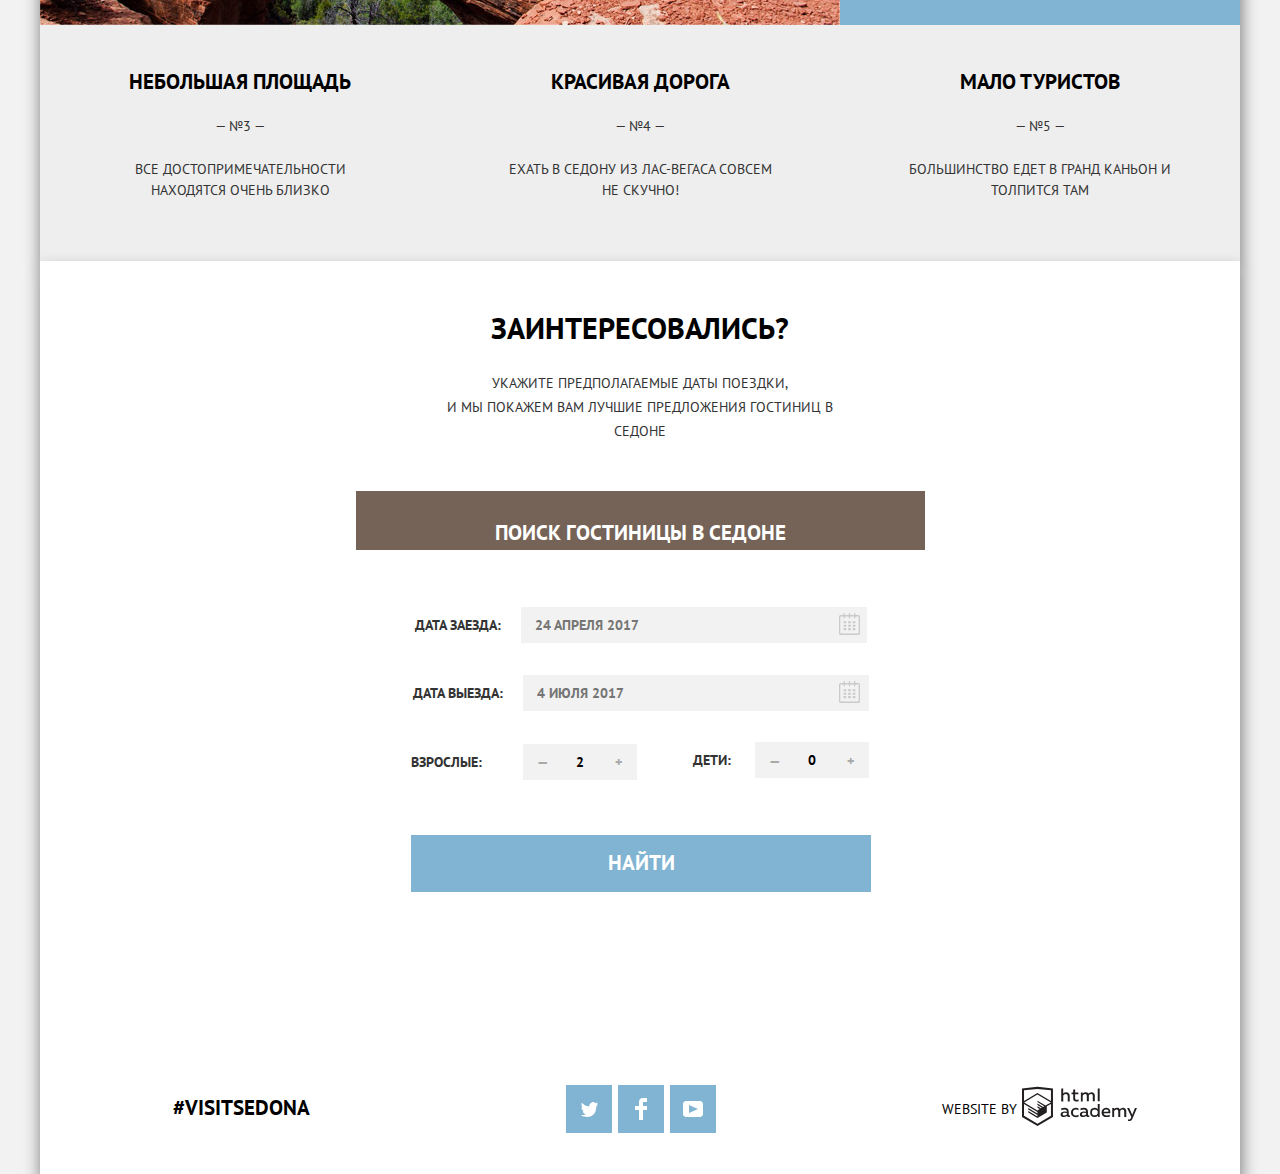
==== commit 52944514: "Правки бр, ИЕ" ====
--- a/index.html
+++ b/index.html
@@ -31,7 +31,7 @@
 				</div>
 				<div class="feature-item top">
 					<div class="description">
-						<h2>Настоящий<br> городок</h2>
+						<h2>Настоящий городок</h2>
 						<span>— №1 —</span>
 						<p>Седона — не аттракцион для туристов, там течет своя жизнь</p>
 					</div>
@@ -61,17 +61,17 @@
 				</div>
 				<ul class="feature list">
 					<li class="list-point">
-						<h3>Небольшая<br> площадь</h3>
+						<h3>Небольшая площадь</h3>
 						<span>— №3 —</span>
 						<p>Все достопримечательности находятся очень близко</p>
 					</li>
 					<li class="list-point">
-						<h3>Красивая<br> дорога</h3>
+						<h3>Красивая дорога</h3>
 						<span>— №4 —</span>
 						<p>Ехать в седону из Лас-Вегаса совсем не&#160;скучно!</p>
 					</li>
 					<li class="list-point">
-						<h3>Мало<br> туристов</h3>
+						<h3>Мало туристов</h3>
 						<span>— №5 —</span>
 						<p>Большинство едет в гранд каньон и толпится там</p>
 					</li>
--- a/css/style.css
+++ b/css/style.css
@@ -1,1224 +1,1207 @@
-body
-{
-    font-family: 'PT Sans', Arial, sans-serif;
-    font-size: 14px;
-    font-weight: normal;
-    line-height: 21px;
-
-    margin: 0;
-    padding: 0;
-
-    text-transform: uppercase;
-
-    color: #000;
-    background-color: #fff;
-}
-a
-{
-    text-decoration: none;
-}
-.background-image
-{
-    height: 511px;
-
-    background-image: url('../img/background-photo.jpg');
-    background-repeat: no-repeat;
-    background-position: top center;
-}
-.site-navigation
-{
-    line-height: 26px;
-
-    list-style: none;
-
-    background-color: #fff;
-}
-.site-navigation a
-{
-    font-weight: bold;
-
-    color: #000;
-}
+body {
+  font-family: 'PT Sans', Arial, sans-serif;
+  font-size: 14px;
+  font-weight: normal;
+  line-height: 21px;
+
+  width: 1200px;
+  min-height: 933px;
+  margin: 0 auto;
+
+  text-transform: uppercase;
+
+  color: #000;
+  background-color: #fff;
+  background-color: #f2f2f2;
+}
+
+a {
+  text-decoration: none;
+}
+
+.background-image {
+  height: 511px;
+
+  background-image: url('../img/background-photo.jpg');
+  background-repeat: no-repeat;
+  background-position: top center;
+}
+
+.site-navigation {
+  line-height: 26px;
+
+  list-style: none;
+
+  background-color: #fff;
+}
+
+.site-navigation a {
+  font-weight: bold;
+
+  color: #000;
+}
+
 .site-navigation a:hover,
-.site-navigation a:focus
-{
-    color: #81b3d2;
-}
-.site-navigation a:active
-{
-    color: rgba(0,0,0,.3);
-}
-.feature-text b
-{
-    font-size: 21px;
-}
-.feature-text
-{
-    line-height: 26px;
-
-    text-align: center;
-}
-.feature-item
-{
-    color: #fff;
-    background-color: #81b3d2;
-}
-li
-{
-    list-style: none;
-}
-h3
-{
-    font-size: 21px;
-}
+.site-navigation a:focus {
+  color: #81b3d2;
+}
+
+.site-navigation a:active {
+  color: rgba(0, 0, 0, .3);
+}
+
+.feature-text b {
+  font-size: 21px;
+}
+
+.feature-text {
+  line-height: 26px;
+
+  text-align: center;
+}
+
+.feature-item {
+  color: #fff;
+  background-color: #81b3d2;
+}
+
+li {
+  list-style: none;
+}
+
+h3 {
+  font-size: 21px;
+}
+
 .feature-text p,
 .leisure-item p,
 .list-point span,
 .list-point p,
-.search p
-{
-    color: #333;
-}
-.feature.list
-{
-    background-color: #eee;
-}
+.search p {
+  color: #333;
+}
+
+.feature.list {
+  background-color: #eee;
+}
+
 .feature li,
-.search
-{
-    text-align: center;
-}
-.search .search-button
-{
-    font-size: 21px;
-
-    text-transform: uppercase;
-
-    color: #fff;
-    outline: none;
-    background-color: #766357;
-}
-.search .search-button:hover
-{
-    outline: none;
-    background-color: #604e43;
-}
-.search .search-button:active
-{
-    color: rgba(255,255,255,.3);
-    outline: none;
-    background-color: #503e33;
-}
-.search h2
-{
-    font-size: 30px;
-    line-height: 24px;
-}
-.search p
-{
-    line-height: 24px;
-}
-
-/*Форма index*/
-.search-form input
-{
-    outline: none;
-    background-color: #f2f2f2;
-}
-.search-form input:hover
-{
-    outline: none;
-    background-color: #ebebeb;
-}
-.search-form input:focus
-{
-    outline: 2px solid #e5e5e5;
-    background-color: #fff;
-}
-.search-form span
-{
-    font-size: 21px;
-    font-weight: bold;
-    line-height: 26px;
-
-    color: rgba(0,0,0,.3);
-}
-.search-form span:hover
-{
-    color: #000;
-}
-.search-form span:active
-{
-    color: #81b3d2;
-}
-.form-search-button
-{
-    color: #fff;
-    background-color: #81b3d2;
-}
-.form-search-button:hover
-{
-    background-color: #669ec0;
-}
-.form-search-button:active
-{
-    color: rgba(255,255,255,.3);
-    background-color: #5496bd;
-}
-/*Страница hotels*/
-.site-navigation .active
-{
-    color: #766357;
-}
-/*Фильтры поиска отеля, форма*/
-.filter-form
-{
-    color: #fff;
-    background-color: #3e749e;
-    background-image: url(../img/background-hotel.jpg);
-    background-repeat: no-repeat;
-    background-position: top center;
-}
+.search {
+  text-align: center;
+}
+
+.search .search-button {
+  font-size: 21px;
+
+  text-transform: uppercase;
+
+  color: #fff;
+  outline: none;
+  background-color: #766357;
+}
+
+.search .search-button:hover {
+  outline: none;
+  background-color: #604e43;
+}
+
+.search .search-button:active {
+  color: rgba(255, 255, 255, .3);
+  outline: none;
+  background-color: #503e33;
+}
+
+.search h2 {
+  font-size: 30px;
+  line-height: 24px;
+}
+
+.search p {
+  line-height: 24px;
+}
+
+.search-form input {
+  outline: none;
+  background-color: #f2f2f2;
+}
+
+.search-form input:hover {
+  outline: none;
+  background-color: #ebebeb;
+}
+
+.search-form input:focus {
+  outline: 2px solid #e5e5e5;
+  background-color: #fff;
+}
+
+.search-form span {
+  font-size: 21px;
+  font-weight: bold;
+  line-height: 26px;
+
+  color: rgba(0, 0, 0, .3);
+}
+
+.search-form span:hover {
+  color: #000;
+}
+
+.search-form span:active {
+  color: #81b3d2;
+}
+
+.form-search-button {
+  color: #fff;
+  background-color: #81b3d2;
+}
+
+.form-search-button:hover {
+  background-color: #669ec0;
+}
+
+.form-search-button:active {
+  color: rgba(255, 255, 255, .3);
+  background-color: #5496bd;
+}
+
+.site-navigation .active {
+  color: #766357;
+}
+
+.filter-form {
+  color: #fff;
+  background-color: #3e749e;
+  background-image: url(../img/background-hotel.jpg);
+  background-repeat: no-repeat;
+  background-position: top center;
+}
+
 .filter-form legend,
-.filter-range label
-{
-    font-size: 16px;
-    font-weight: bold;
-}
-.filter-range label
-{
-    line-height: auto;
-}
-.filter-button
-{
-    font-size: 14px;
-    line-height: 21px;
-
-    color: #fff;
-}
-.filter-button:hover
-{
-    color: #000;
-    background-color: #fff;
-}
-
-/*Сортировка*/
+.filter-range label {
+  font-size: 16px;
+  font-weight: bold;
+}
+
+.filter-range label {
+  line-height: auto;
+}
+
+.filter-button {
+  font-size: 14px;
+  line-height: 21px;
+
+  color: #fff;
+}
+
+.filter-button:hover {
+  color: #000;
+  background-color: #fff;
+}
+
 .sort-result b,
 .catalog-item h2,
-.hashtag
-{
-    font-size: 21px;
-    font-weight: bold;
-    line-height: 26px;
-
-    color: #000;
-}
-.sort-result
-{
-    font-size: 12px;
-}
-.sort-result .active
-{
-    color: #81b3d2;
-}
-.sort-result li a
-{
-    padding: 0;
-
-    color: rgba(0,0,0,.3);
-    border-bottom: 1px dotted #81b3d2;
-}
-
-.sort-result li a:hover
-{
-    color: #81b3d2;
-}
-.sort-result-arrows path:hover
-{
-    fill: #231f20;
-}
-.sort-result-arrows path:active
-{
-    fill: #81b3d2;
-}
-.sort-result li a:active
-{
-    color: #000;
-}
-.catalog-item h2:hover
-{
-    color: #81b3d2;
-}
-.catalog-item h2:active
-{
-    color: rgba(0,0,0,.3);
-}
+.hashtag {
+  font-size: 21px;
+  font-weight: bold;
+  line-height: 26px;
+
+  color: #000;
+}
+
+.sort-result {
+  font-size: 12px;
+}
+
+.sort-result .active {
+  color: #81b3d2;
+}
+
+.sort-result li a {
+  padding: 0;
+
+  color: rgba(0, 0, 0, .3);
+  border-bottom: 1px dotted #81b3d2;
+}
+
+.sort-result li a:hover {
+  color: #81b3d2;
+}
+
+.sort-result-arrows path:hover {
+  fill: #231f20;
+}
+
+.sort-result-arrows path:active {
+  fill: #81b3d2;
+}
+
+.sort-result li a:active {
+  color: #000;
+}
+
+.catalog-item h2:hover {
+  color: #81b3d2;
+}
+
+.catalog-item h2:active {
+  color: rgba(0, 0, 0, .3);
+}
+
 .catalog-type span,
-.catalog-price span
-{
-    color: #333;
-}
-.catalog-item .rating
-{
-    position: relative;
-    top: 45px;
-
-    padding: 4px 13px;
-
-    color: #666;
-    background-color: #f2f2f2;
-}
-.button.detail
-{
-    font-weight: bold;
-
-    color: #fff;
-    background-color: #81b3d2;
-}
-.button.detail:hover
-{
-    background-color: #669ec0;
-}
-.button.detail:active
-{
-    color: rgba(255,255,255,.3);
-    background-color: #5496bd;
-}
-.button.reservation
-{
-    font-weight: bold;
-
-    color: #fff;
-    background-color: #766357;
-}
-.button.reservation:hover
-{
-    background-color: #604e43;
-}
-.button.reservation:active
-{
-    color: rgba(255,255,255,.3);
-    background-color: #503e33;
-}
-
-/*Сеточные стили*/
-html,
-body
-{
-    width: 1200px;
-    min-height: 933px;
-    margin: auto;
-    padding: 0 15px;
-
-    background-color: #f2f2f2;
-}
-.container
-{
-    display: block;
-
-    width: 1200px;
-    margin: 0 auto;
-
-    background-color: #fff;
-    box-shadow: 1px 10px 15px 1px grey;
-}
-.main-header-logo
-{
-    width: 138px;
-    height: 70px;
-}
-.main-navigation
-{
-    position: relative;
-
-    width: 1200px;
-    margin: 0 auto;
-}
-.site-navigation
-{
-    display: flex;
-
-    margin: 0;
-    padding: 0;
-    padding-top: 15px;
-    padding-right: 72px;
-    padding-bottom: 15px;
-    padding-left: 72px;
-
-    background-color: #fff;
-
-    flex-wrap: wrap;
-    justify-content: space-between;
-}
-.site-navigation li:nth-child(2)
-{
-    margin-right: 94px;
-}
+.catalog-price span {
+  color: #333;
+}
+
+.catalog-item .rating {
+  position: relative;
+  top: 45px;
+
+  padding: 4px 13px;
+
+  color: #666;
+  background-color: #f2f2f2;
+}
+
+.button.detail {
+  font-weight: bold;
+
+  color: #fff;
+  background-color: #81b3d2;
+}
+
+.button.detail:hover {
+  background-color: #669ec0;
+}
+
+.button.detail:active {
+  color: rgba(255, 255, 255, .3);
+  background-color: #5496bd;
+}
+
+.button.reservation {
+  font-weight: bold;
+
+  color: #fff;
+  background-color: #766357;
+}
+
+.button.reservation:hover {
+  background-color: #604e43;
+}
+
+.button.reservation:active {
+  color: rgba(255, 255, 255, .3);
+  background-color: #503e33;
+}
+
+.container {
+  display: block;
+
+  width: 1200px;
+  margin: 0 auto;
+
+  background-color: #fff;
+  box-shadow: 1px 10px 15px 1px grey;
+}
+
+.main-header-logo {
+  width: 138px;
+  height: 70px;
+}
+
+.main-navigation {
+  position: relative;
+
+  width: 1200px;
+  margin: 0 auto;
+}
+
+.site-navigation {
+  display: flex;
+
+  margin: 0;
+  padding: 0;
+  padding-top: 15px;
+  padding-right: 72px;
+  padding-bottom: 15px;
+  padding-left: 72px;
+
+  background-color: #fff;
+
+  flex-wrap: wrap;
+  justify-content: space-between;
+}
+
+.site-navigation li:nth-child(2) {
+  margin-right: 94px;
+}
+
 .site-navigation li:nth-child(3),
-.site-navigation li:nth-child(4)
-{
-    text-align: right;
-}
-.feature
-{
-    background-color: #fff;
-}
-
-.feature-text
-{
-    width: 500px;
-    height: 100px;
-    margin-right: auto;
-    margin-bottom: 57px;
-    margin-left: auto;
-    padding-top: 58px;
-
-    background-color: #fff;
-}
-.feature-text p
-{
-    margin-top: 25px;
-}
-.feature-item
-{
-    display: flex;
-
-    width: 1200px;
-    margin: 0;
-    margin-right: auto;
-    margin-left: auto;
-    padding: 0;
-}
-.description.second
-{
-    order: 2;
-}
-.description
-{
-    padding-top: 30px;
-    padding-right: 47px;
-    padding-left: 47px;
-
-    text-align: center;
-}
-.description h2
-{
-    font-weight: bold;
-
-    padding-bottom: 7px;
-}
-.description p
-{
-    margin-top: 21px;
-}
+.site-navigation li:nth-child(4) {
+  text-align: right;
+}
+
+.feature {
+  background-color: #fff;
+}
+
+.feature-text {
+  width: 500px;
+  height: 100px;
+  margin-right: auto;
+  margin-bottom: 57px;
+  margin-left: auto;
+  padding-top: 58px;
+
+  background-color: #fff;
+}
+
+.feature-text p {
+  margin-top: 25px;
+}
+
+.feature-item {
+  display: flex;
+
+  width: 1200px;
+  margin: 0;
+  margin-right: auto;
+  margin-left: auto;
+  padding: 0;
+}
+
+.description.second {
+  order: 2;
+}
+
+.description {
+  padding-top: 30px;
+  padding-right: 47px;
+  padding-left: 47px;
+
+  text-align: center;
+}
+
+.description h2 {
+  font-weight: bold;
+
+  width: 200px;    
+  margin-right: auto;
+  margin-left: auto;
+  padding-bottom: 7px;
+}
+
+.description p {
+  margin-top: 21px;
+}
+
 .feature.leisure,
-.feature.list
-{
-    display: flex;
-
-    margin: 0;
-    padding: 0;
-
-    justify-content: space-around;
-}
+.feature.list {
+  display: flex;
+
+  margin: 0;
+  padding: 0;
+
+  justify-content: space-around;
+}
+
 .leisure-item,
-.list-point
-{
-    width: 285px;
-}
-.leisure-item
-{
-    margin-top: 140px;
-    margin-bottom: 70px;
-}
-.leisure-item h3
-{
-    margin-bottom: 23px;
-}
-.list-point
-{
-    margin-top: 25px;
-    margin-bottom: 46px;
-}
-.list-point h3
-{
-    margin-bottom: 24px;
-}
-.list-point p
-{
-    margin-top: 22px;
-}
-.search.preview
-{
-    width: 440px;
-    margin: 0;
-    margin-top: 55px;
-    margin-right: auto;
-    margin-left: auto;
-    padding: 0;
-}
-.main-footer
-{
-    padding-top: 35px;
-    padding-bottom: 41px;
-
-    background-color: rgba(255,255,255,.9);
-}
-.footer-hashtag
-{
-    width: 140px;
-    margin: 0;
-    margin-right: 142px;
-    margin-left: 131px;
-    padding-top: 10px;
-}
-.footer-social
-{
-    width: 151px;
-    margin: 0;
-    padding: 0;
-}
-.footer-copyright
-{
-    width: 198px;
-    margin: 0;
-    margin-right: 100px;
-    margin-left: auto;
-}
-.main-footer .container
-{
-    display: flex;
-}
-
-/*сетка отелей*/
-.filter-form
-{
-    display: flex;
-
-    padding-right: 70px;
-    padding-left: 72px;
-}
-.form-infrastructure
-{
-    width: 140px;
-    margin: 0;
-    margin-right: 116px;
-    padding: 0;
-}
-.form-housing
-{
-    width: 140px;
-    margin: 0;
-}
-.filter-range
-{
-    width: 318px;
-    margin: 0;
-    margin-left: auto;
-}
-.sort-result
-{
-    display: flex;
-
-    margin-top: 32px;
-    padding-right: 72px;
-    padding-bottom: 28px;
-    padding-left: 72px;
-
-    border-bottom: 1px solid #e5e5e5;
-}
-.sort-result-arrows
-{
-    margin-left: auto;
-}
-.arrows-up
-{
-    margin-right: 10px;
-}
-
-.sort-result .found
-{
-    width: 117px;
-    margin: 0;
-    margin-right: 48px;
-}
-.sort-result .sorting
-{
-    width: 355px;
-    margin: 0;
-}
-.sort-result .arrows
-{
-    width: 34px;
-    margin: 0;
-    margin-left: auto;
-    padding: 0;
-}
-.catalog
-{
-    margin: 0;
-    padding: 0;
-}
-.catalog-item
-{
-    display: flex;
-
-    margin: 0;
-    margin-top: 26px;
-    padding: 0;
-    padding-right: 72px;
-    padding-bottom: 30px;
-    padding-left: 72px;
-
-    border-bottom: 1px solid #e5e5e5;
-}
-.catalog-item .item-img
-{
-    width: 135px;
-    height: 90px;
-    margin-right: 30px;
-    padding-top: 4px;
-}
-.catalog-item .item-detail
-{
-    display: flex;
-    flex-direction: column;
-
-    width: 300px;
-    margin: 0;
-
-    justify-content: space-between;
-}
-.catalog-price a
-{
-    display: inline-block;
-
-    padding: 3px 18px;
-}
-.catalog-type span
-{
-    display: inline-block;
-
-    width: 113px;
-}
-
-.item-detail .name-hotel
-{
-    line-height: 21px;
-
-    margin: 0;
-
-    letter-spacing: .2px;
-}
-.catalog-item .item-stars-rating
-{
-    width: 111px;
-    margin-left: auto;
-
-    text-align: right;
-}
+.list-point {
+  width: 285px;
+}
+
+.leisure-item {
+  margin-top: 140px;
+  margin-bottom: 70px;
+}
+
+.leisure-item h3 {
+  margin-bottom: 23px;
+}
+
+.list-point {
+  margin-top: 25px;
+  margin-bottom: 46px;
+}
+
+.list-point h3 {
+  margin-bottom: 24px;
+}
+
+.list-point p {
+  margin-top: 22px;
+}
+
+.search.preview {
+  width: 440px;
+  margin: 0;
+  margin-top: 55px;
+  margin-right: auto;
+  margin-left: auto;
+  padding: 0;
+}
+
+.main-footer {
+  padding-top: 35px;
+  padding-bottom: 41px;
+
+  background-color: rgba(255, 255, 255, .9);
+}
+
+.footer-hashtag {
+  width: 140px;
+  margin: 0;
+  margin-right: 142px;
+  margin-left: 131px;
+  padding-top: 10px;
+}
+
+.footer-social {
+  width: 151px;
+  margin: 0;
+  padding: 0;
+}
+
+.footer-copyright {
+  width: 198px;
+  margin: 0;
+  margin-right: 100px;
+  margin-left: auto;
+}
+
+.main-footer .container {
+  display: flex;
+}
+
+.filter-form {
+  display: flex;
+
+  padding-right: 70px;
+  padding-left: 72px;
+}
+
+.form-infrastructure {
+  width: 140px;
+  margin: 0;
+  margin-right: 116px;
+  padding: 0;
+}
+
+.form-housing {
+  width: 140px;
+  margin: 0;
+}
+
+.filter-range {
+  width: 318px;
+  margin: 0;
+  margin-left: auto;
+}
+
+.sort-result {
+  display: flex;
+
+  margin-top: 32px;
+  padding-right: 72px;
+  padding-bottom: 28px;
+  padding-left: 72px;
+
+  border-bottom: 1px solid #e5e5e5;
+}
+
+.sort-result-arrows {
+  margin-left: auto;
+}
+
+.arrows-up {
+  margin-right: 10px;
+}
+
+.sort-result .found {
+  width: 117px;
+  margin: 0;
+  margin-right: 48px;
+}
+
+.sort-result .sorting {
+  width: 355px;
+  margin: 0;
+}
+
+.sort-result .arrows {
+  width: 34px;
+  margin: 0;
+  margin-left: auto;
+  padding: 0;
+}
+
+.catalog {
+  margin: 0;
+  padding: 0;
+}
+
+.catalog-item {
+  display: flex;
+
+  margin: 0;
+  margin-top: 26px;
+  padding: 0;
+  padding-right: 72px;
+  padding-bottom: 30px;
+  padding-left: 72px;
+
+  border-bottom: 1px solid #e5e5e5;
+}
+
+.catalog-item .item-img {
+  width: 135px;
+  height: 90px;
+  margin-right: 30px;
+  padding-top: 4px;
+}
+
+.catalog-item .item-detail {
+  display: flex;
+  flex-direction: column;
+
+  width: 300px;
+  margin: 0;
+
+  justify-content: space-between;
+}
+
+.catalog-price a {
+  display: inline-block;
+
+  padding: 3px 18px;
+}
+
+.catalog-type span {
+  display: inline-block;
+
+  width: 113px;
+}
+
+.item-detail .name-hotel {
+  line-height: 21px;
+
+  margin: 0;
+
+  letter-spacing: .2px;
+}
+
+.catalog-item .item-stars-rating {
+  width: 111px;
+  margin-left: auto;
+
+  text-align: right;
+}
+
 .visually-hidden:not(:focus):not(:active),
 input[type='checkbox'].visually-hidden,
-input[type='radio'].visually-hidden
-{
-    position: absolute;
-
-    overflow: hidden;
-    clip: rect(0 0 0 0);
-
-    width: 1px;
-    height: 1px;
-    margin: -1px;
-    padding: 0;
-
-    white-space: nowrap;
-
-    border: 0;
-
-    clip-path: inset(100%);
-}
-.main-header-logo
-{
-    position: absolute;
-    right: 0;
-    left: 0;
-
-    margin-right: auto;
-    margin-left: auto;
-}
-.site-navigation li
-{
-    display: block;
-
-    width: 230px;
-}
-.search-item-people
-{
-    text-align: right;
-    display: flex;
-    align-items: center;
-}
-.leisure-item
-{
-    position: relative;
-}
-.leisure-item .icon-1::before
-{
-    position: absolute;
-    top: -80px;
-    left: 105px;
-
-    width: 80px;
-    height: 80px;
-
-    content: '';
-
-    background-image: url('../img/icon-1.svg');
-    background-repeat: no-repeat;
-    background-position: 0 0;
-}
-.leisure-item .icon-2::before
-{
-    position: absolute;
-    top: -80px;
-    left: 105px;
-
-    width: 80px;
-    height: 80px;
-
-    content: '';
-
-    background-image: url('../img/icon-2.svg');
-    background-repeat: no-repeat;
-    background-position: 0 0;
-}
-.leisure-item .icon-3::before
-{
-    position: absolute;
-    top: -85px;
-    left: 110px;
-
-    width: 80px;
-    height: 80px;
-
-    content: '';
-
-    background-image: url('../img/icon-3.svg');
-    background-repeat: no-repeat;
-    background-position: 0 0;
-}
-.search.preview h2
-{
-    margin: 0;
-    padding: 0;
-    padding-top: 55px;
-    padding-bottom: 31px;
-}
-.search.preview
-{
-    margin-top: 0;
-}
-.search-info
-{
-    margin: 0;
-    margin-bottom: 48px;
-}
-.search-button
-{
-    font-weight: bold;
-
-    position: relative;
-
-    width: 569px;
-    margin-right: auto;
-    margin-right: auto;
-    padding: 30px 138px;
-
-    border: none;
-}
-.social-button
-{
-    display: flex;
-
-    width: 46px;
-    height: 48px;
-
-    background-color: #81b3d2;
-
-    align-items: center;
-    justify-content: center;
-}
-.footer-social
-{
-    display: flex;
-
-    width: 150px;
-    margin: 0 auto;
-    padding: 0;
-
-    flex-wrap: nowrap;
-    justify-content: space-between;
-}
+input[type='radio'].visually-hidden {
+  position: absolute;
+
+  overflow: hidden;
+  clip: rect(0 0 0 0);
+
+  width: 1px;
+  height: 1px;
+  margin: -1px;
+  padding: 0;
+
+  white-space: nowrap;
+
+  border: 0;
+
+  clip-path: inset(100%);
+}
+
+.main-header-logo {
+  position: absolute;
+  right: 0;
+  left: 0;
+
+  margin-right: auto;
+  margin-left: auto;
+}
+
+.site-navigation li {
+  display: block;
+
+  width: 230px;
+}
+
+.search-item-people {
+  display: flex;
+
+  text-align: right;
+
+  align-items: center;
+}
+
+.leisure-item {
+  position: relative;
+}
+
+.leisure-item .icon-1::before {
+  position: absolute;
+  top: -80px;
+  left: 105px;
+
+  width: 80px;
+  height: 80px;
+
+  content: '';
+
+  background-image: url('../img/icon-1.svg');
+  background-repeat: no-repeat;
+  background-position: 0 0;
+}
+
+.leisure-item .icon-2::before {
+  position: absolute;
+  top: -80px;
+  left: 105px;
+
+  width: 80px;
+  height: 80px;
+
+  content: '';
+
+  background-image: url('../img/icon-2.svg');
+  background-repeat: no-repeat;
+  background-position: 0 0;
+}
+
+.leisure-item .icon-3::before {
+  position: absolute;
+  top: -85px;
+  left: 110px;
+
+  width: 80px;
+  height: 80px;
+
+  content: '';
+
+  background-image: url('../img/icon-3.svg');
+  background-repeat: no-repeat;
+  background-position: 0 0;
+}
+
+.search.preview h2 {
+  margin: 0;
+  padding: 0;
+  padding-top: 55px;
+  padding-bottom: 31px;
+}
+
+.search.preview {
+  margin-top: 0;
+}
+
+.search-info {
+  margin: 0;
+  margin-bottom: 48px;
+}
+
+.search-button {
+  font-weight: bold;
+
+  position: relative;
+
+  width: 569px;
+  margin-right: auto;
+  margin-right: auto;
+  padding: 30px 138px;
+
+  border: none;
+}
+
+.social-button {
+  display: flex;
+
+  width: 46px;
+  height: 48px;
+
+  background-color: #81b3d2;
+
+  align-items: center;
+  justify-content: center;
+}
+
+.footer-social {
+  display: flex;
+
+  width: 150px;
+  margin: 0 auto;
+  padding: 0;
+
+  flex-wrap: nowrap;
+  justify-content: space-between;
+}
+
 .social-button:hover,
-.social-button:focus
-{
-    background-color: #669ec0;
-}
-.social-button:active
-{
-    background-color: #5496bd;
-}
-.social-button:active path
-{
-    fill: #88b6d1;
-}
-
-.search
-{
-    position: relative;
-}
-.modal-search
-{
-    font-size: 14px;
-    font-weight: bold;
-    line-height: 26px;
-
-    position: absolute;
-    top: 289px;
-    left: 315px;
-
-    width: 460px;
-    height: 300px;
-    margin-right: auto;
-    margin-left: auto;
-    padding-top: 43px;
-    padding-right: 54px;
-    padding-bottom: 53px;
-    padding-left: 56px;
-
-    color: #000;
-    background-color: #fff;
-}
-.search-item-date
-{
-    padding-bottom: 18px;
-}
-.search-item:nth-child(2)
-{
-    padding-bottom: 3px;
-}
-.search-item-people label
-{
-    margin-right: 41px;
-}
-.search-item-people:nth-child(2) label
-{
-    margin-right: 24px;
-}
-
-.search-item input
-{
-    font: inherit;
-
-    box-sizing: border-box;
-    min-height: 35px;
-    padding-top: 6px;
-    padding-right: 30px;
-    padding-bottom: 6px;
-    padding-left: 14px;
-
-    text-transform: uppercase;
-
-    color: #000;
-    border: none;
-}
-.search-item-date input
-{
-    width: 346px;
-    margin-left: 16px;
-}
-.search-item-people input
-{
-    font-weight: bold;
-
-    width: 38px;
-    height: 36px;
-    padding: 0;
-
-    text-align: center;
-
-    border: none;
-}
-.search-item
-{
-    position: relative;
-}
-.search-item svg
-{
-    position: absolute;
-    top: 6px;
-    left: 428px;
-}
-.search-item svg path
-{
-    fill: #cacaca;
-}
-.search-item svg:hover path
-{
-    fill: #000;
-}
-.search-item svg:active path
-{
-    fill: #81b3d2;
-}
-.search-item-people input
-{
-    padding: 0;
-    padding-top: 5px;
-    padding-bottom: 5px;
-
-    text-align: center;
-}
-.search-item-people
-{
-    text-align: left;
-}
-.search-item-people:first-child
-{
-    margin-right: 56px;
-}
-
-.search-item .amt
-{
-    font: inherit;
-    font-weight: bold;
-
-    width: 38px;
-    height: 36px;
-    padding-bottom: 0;
-
-    text-transform: uppercase;
-
-    color: #a9a9a9;
-    border: none;
-    background-color: #f2f2f2;
-}
-.search-item .amt:hover
-{
-    color: #000;
-}
-.search-item .amt:active
-{
-    color: #81b3d2;
-}
-.search-form .form-search-button
-{
-    font-size: 21px;
-    font-weight: bold;
-    line-height: 26px;
-
-    width: 460px;
-    margin: 0;
-    margin-top: 40px;
-    padding: 0;
-    padding-top: 15px;
-    padding-bottom: 16px;
-
-    text-transform: uppercase;
-
-    border: none;
-
-    align-self: center;
-}
-.search-form button:focus
-{
-    outline: none;
-}
-.filter-form
-{
-    padding-top: 27px;
-    padding-bottom: 8px;
-}
-fieldset
-{
-    border: none;
-    padding: 0;
-    padding-top: 6px;
-}
+.social-button:focus {
+  background-color: #669ec0;
+}
+
+.social-button:active {
+  background-color: #5496bd;
+}
+
+.social-button:active path {
+  fill: #88b6d1;
+}
+
+.search {
+  position: relative;
+}
+
+.modal-search {
+  font-size: 14px;
+  font-weight: bold;
+  line-height: 26px;
+
+  position: absolute;
+  top: 289px;
+  left: 315px;
+
+  width: 460px;
+  height: 300px;
+  margin-right: auto;
+  margin-left: auto;
+  padding-top: 43px;
+  padding-right: 54px;
+  padding-bottom: 53px;
+  padding-left: 56px;
+
+  color: #000;
+  background-color: #fff;
+}
+
+.search-item-date {
+  padding-bottom: 18px;
+}
+
+.search-item:nth-child(2) {
+  padding-bottom: 3px;
+}
+
+.search-item-people label {
+  margin-right: 41px;
+}
+
+.search-item-people:nth-child(2) label {
+  margin-right: 24px;
+}
+
+.search-item input {
+  font: inherit;
+
+  box-sizing: border-box;
+  min-height: 35px;
+  padding-top: 6px;
+  padding-right: 30px;
+  padding-bottom: 6px;
+  padding-left: 14px;
+
+  text-transform: uppercase;
+
+  color: #000;
+  border: none;
+}
+
+.search-item-date input {
+  width: 346px;
+  margin-left: 16px;
+}
+
+.search-item-people input {
+  font-weight: bold;
+
+  width: 38px;
+  height: 36px;
+  padding: 0;
+
+  text-align: center;
+
+  border: none;
+}
+
+.search-item {
+  position: relative;
+}
+
+.search-item svg {
+  position: absolute;
+  top: 6px;
+  left: 428px;
+}
+
+.search-item svg path {
+  fill: #cacaca;
+}
+
+.search-item svg:hover path {
+  fill: #000;
+}
+
+.search-item svg:active path {
+  fill: #81b3d2;
+}
+
+.search-item-people input {
+  padding: 0;
+  padding-top: 5px;
+  padding-bottom: 5px;
+
+  text-align: center;
+}
+
+.search-item-people {
+  text-align: left;
+}
+
+.search-item-people:first-child {
+  margin-right: 56px;
+}
+
+.search-item .amt {
+  font: inherit;
+  font-weight: bold;
+
+  width: 38px;
+  height: 36px;
+  padding-bottom: 0;
+
+  text-transform: uppercase;
+
+  color: #a9a9a9;
+  border: none;
+  background-color: #f2f2f2;
+}
+
+.search-item .amt:hover {
+  color: #000;
+}
+
+.search-item .amt:active {
+  color: #81b3d2;
+}
+
+.search-form .form-search-button {
+  font-size: 21px;
+  font-weight: bold;
+  line-height: 26px;
+
+  width: 460px;
+  margin: 0;
+  margin-top: 40px;
+  padding: 0;
+  padding-top: 15px;
+  padding-bottom: 16px;
+
+  text-transform: uppercase;
+
+  border: none;
+
+  align-self: center;
+}
+
+.search-form button:focus {
+  outline: none;
+}
+
+.filter-form {
+  padding-top: 27px;
+  padding-bottom: 8px;
+}
+
+fieldset {
+  padding: 0;
+  padding-top: 6px;
+
+  border: none;
+}
+
 .form-housing ul,
-.form-infrastructure ul
-{
-	margin: 0;
-}
-/*checkbox's*/
-.filter-option label
-{
-    position: relative;
-
-    display: block;
-
-    cursor: pointer;
-}
-.filter-input + label::before
-{
-    position: absolute;
-    top: 0;
-    left: -40px;
-
-    width: 30px;
-    height: 23px;
-
-    content: '';
-
-    background-image: url('../img/checkbox-off.svg');
-    background-repeat: no-repeat;
-    background-position: 0 0;
-}
-.filter-input:checked + label::before
-{
-    position: absolute;
-    left: -40px;
-
-    width: 30px;
-    height: 23px;
-
-    content: '';
-
-    background-image: url('../img/checkbox-on.svg');
-    background-repeat: no-repeat;
-    background-position: 0 0;
-}
-.filter-input:checked + label::after
-{
-    position: absolute;
-    left: -40px;
-
-    width: 30px;
-    height: 23px;
-
-    content: '';
-
-    background-image: url('../img/checkbox-on.svg');
-    background-repeat: no-repeat;
-    background-position: 0 0;
-}
-.filter-option
-{
-    padding-bottom: 25px;
-}
-.form-infrastructure legend
-{
-	margin-bottom: 24px;
-}
-.form-housing legend
-{
-    margin-bottom: 18px;
-}
-.price-controls
-{
-    font-size: 0;
-
-    position: relative;
-
-    height: 32px;
-    margin-top: 9px;
-    margin-bottom: 20px;
-
-    border: 2px solid #fff;
-    border-radius: 2px;
-}
-.price-controls::after
-{
-    position: absolute;
-    top: 50%;
-    left: 50%;
-
-    width: 2px;
-    height: 22px;
-
-    content: '';
-    transform: translate(-50%, -50%);
-
-    background: #fff;
-}
-.price-controls label
-{
-    font-size: 14px;
-    font-weight: normal;
-    line-height: 32px;
-
-    display: inline-block;
-
-    padding-left: 60px;
-
-    cursor: pointer;
-    vertical-align: top;
-}
+.form-infrastructure ul {
+  margin: 0;
+}
+
+.filter-option label {
+  position: relative;
+
+  display: block;
+
+  cursor: pointer;
+}
+
+.filter-input+label::before {
+  position: absolute;
+  top: 0;
+  left: -40px;
+
+  width: 30px;
+  height: 23px;
+
+  content: '';
+
+  background-image: url('../img/checkbox-off.svg');
+  background-repeat: no-repeat;
+  background-position: 0 0;
+}
+
+.filter-input:checked+label::before {
+  position: absolute;
+  left: -40px;
+
+  width: 30px;
+  height: 23px;
+
+  content: '';
+
+  background-image: url('../img/checkbox-on.svg');
+  background-repeat: no-repeat;
+  background-position: 0 0;
+}
+
+.filter-input:checked+label::after {
+  position: absolute;
+  left: -40px;
+
+  width: 30px;
+  height: 23px;
+
+  content: '';
+
+  background-image: url('../img/checkbox-on.svg');
+  background-repeat: no-repeat;
+  background-position: 0 0;
+}
+
+.filter-option {
+  padding-bottom: 25px;
+}
+
+.form-infrastructure legend {
+  margin-bottom: 24px;
+}
+
+.form-housing legend {
+  margin-bottom: 18px;
+}
+
+.price-controls {
+  font-size: 0;
+
+  position: relative;
+
+  height: 32px;
+  margin-top: 9px;
+  margin-bottom: 20px;
+
+  border: 2px solid #fff;
+  border-radius: 2px;
+}
+
+.price-controls::after {
+  position: absolute;
+  top: 50%;
+  left: 50%;
+
+  width: 2px;
+  height: 22px;
+
+  content: '';
+  transform: translate(-50%, -50%);
+
+  background: #fff;
+}
+
+.price-controls label {
+  font-size: 14px;
+  margin-top: 5px;
+  font-weight: normal;
+  line-height: 21px;
+
+  display: inline-block;
+
+  padding-left: 60px;
+
+  cursor: pointer;
+  vertical-align: top;
+}
+
 .price-controls .min-price,
-.price-controls .max-price
-{
-    width: 90px;
-    padding-left: 61px;
-}
-.price-controls input
-{
-    font: inherit;
-
-    width: 50px;
-    margin: 0;
-
-    color: inherit;
-    border: none;
-    background: none;
-}
-.range-controls
-{
-    position: relative;
-
-    margin-bottom: 32px;
-}
-.range-controls .scale
-{
-    height: 2px;
-
-    background: rgba(255, 255, 255, .3);
-}
-.range-controls .bar
-{
-    width: 80%;
-    height: 2px;
-
-    background: #fff;
-}
-.range-toggle
-{
-    position: absolute;
-    top: -9px;
-
-    width: 4px;
-    height: 4px;
-
-    cursor: pointer;
-
-    border: 8px solid #fff;
-    border-radius: 50%;
-    background: #ababab;
-    box-shadow: 0 2px 1px 0 rgba(0, 1, 1, .2);
-}
-.range-toggle-max
-{
-    left: 250px;
-}
-.range-toggle:hover
-{
-    border: 9px solid #fff;
-}
-.filter-button
-{
-    font-size: 14px;
-    line-height: 20px;
-
-    display: block;
-
-    margin: 0 82px;
-    margin-top: 30px;
-    padding: 6px 35px;
-
-    cursor: pointer;
-    text-transform: uppercase;
-
-    color: #fff;
-    border: 2px solid #fff;
-    border-radius: 2px;
-    background: transparent;
-}
-.sort-result .sorting
-{
-    display: flex;
-
-    margin: 0;
-    padding: 0;
-
-    justify-content: space-between;
-    align-items: center;
-}
-.search
-{
-    position: relative;
-}
-.main-footer
-{
-    position: absolute;
-    bottom: 0;
-}
-.footer-copyright
-{
-    display: flex;
-
-    align-items: center;
-}
-.footer-copyright a
-{
-    display: block;
-}
-.footer-button svg path:hover
-{
-    fill: #81b3d2;
-}
-.footer-button svg path:active
-{
-    fill: #bdbbbc;
-}
-.footer-copyright span
-{
-    margin-right: 5px;
-}
-.main-footer .container
-{
-    background-color: transparent;
-    box-shadow: none;
-}
-.main-footer.container
-{
-    position: static;
-
-    padding-top: 37px;
-
-    background-color: #fff;
-}
-.main-footer.hotels .footer-hashtag
-{
-    margin-left: 132px;
-}
-.main-footer.hotels .footer-copyright
-{
-    margin-right: 96px;
-}
-.adult-children
-{
-    display: flex;
-}
-.stars
-{
-    margin-top: 3px;
-    margin-left: auto;
-
-    background-image: url('../img/star.svg');
-    background-repeat: space;
-    background-position: 0 0;
-}
-.stars.amara
-{
-    width: 89px;
-    height: 22px;
-}
-.stars.desert
-{
-    width: 62px;
-    height: 22px;
-}
-.stars.villas
-{
-    width: 40px;
-    height: 22px;
-}
+.price-controls .max-price {
+  width: 90px;
+  padding-left: 61px;
+}
+
+.price-controls input {
+  font: inherit;
+  line-height: 1;
+
+  box-sizing: border-box;
+  width: 50px;
+  margin: 0;
+  padding-left: 3px;
+  
+  color: inherit;
+  border: none;
+  background: none;
+}
+
+.range-controls {
+  position: relative;
+
+  margin-bottom: 32px;
+}
+
+.range-controls .scale {
+  height: 2px;
+
+  background: rgba(255, 255, 255, .3);
+}
+
+.range-controls .bar {
+  width: 80%;
+  height: 2px;
+
+  background: #fff;
+}
+
+.range-toggle {
+  position: absolute;
+  top: -9px;
+
+  width: 4px;
+  height: 4px;
+
+  cursor: pointer;
+
+  border: 8px solid #fff;
+  border-radius: 50%;
+  background: #ababab;
+  box-shadow: 0 2px 1px 0 rgba(0, 1, 1, .2);
+}
+
+.range-toggle-max {
+  left: 250px;
+}
+
+.range-toggle:hover {
+  border: 9px solid #fff;
+}
+
+.filter-button {
+  font-size: 14px;
+  line-height: 20px;
+
+  display: block;
+
+  margin: 0 82px;
+  margin-top: 30px;
+  padding: 6px 35px;
+
+  cursor: pointer;
+  text-transform: uppercase;
+
+  color: #fff;
+  border: 2px solid #fff;
+  border-radius: 2px;
+  background: transparent;
+}
+
+.sort-result .sorting {
+  display: flex;
+
+  margin: 0;
+  padding: 0;
+
+  justify-content: space-between;
+  align-items: center;
+}
+
+.search {
+  position: relative;
+}
+
+.main-footer {
+  position: absolute;
+  bottom: 0;
+}
+
+.footer-copyright {
+  display: flex;
+
+  align-items: center;
+}
+
+.footer-copyright a {
+  display: block;
+}
+
+.footer-button svg path:hover {
+  fill: #81b3d2;
+}
+
+.footer-button svg path:active {
+  fill: #bdbbbc;
+}
+
+.footer-copyright span {
+  margin-right: 5px;
+}
+
+.main-footer .container {
+  background-color: transparent;
+  box-shadow: none;
+}
+
+.main-footer.container {
+  position: static;
+
+  padding-top: 37px;
+
+  background-color: #fff;
+}
+
+.main-footer.hotels .footer-hashtag {
+  margin-left: 132px;
+}
+
+.main-footer.hotels .footer-copyright {
+  margin-right: 96px;
+}
+
+.adult-children {
+  display: flex;
+}
+
+.stars {
+  margin-top: 3px;
+  margin-left: auto;
+
+  background-image: url('../img/star.svg');
+  background-repeat: space;
+  background-position: 0 0;
+}
+
+.stars.amara {
+  width: 89px;
+  height: 22px;
+}
+
+.stars.desert {
+  width: 62px;
+  height: 22px;
+}
+
+.stars.villas {
+  width: 40px;
+  height: 22px;
+}
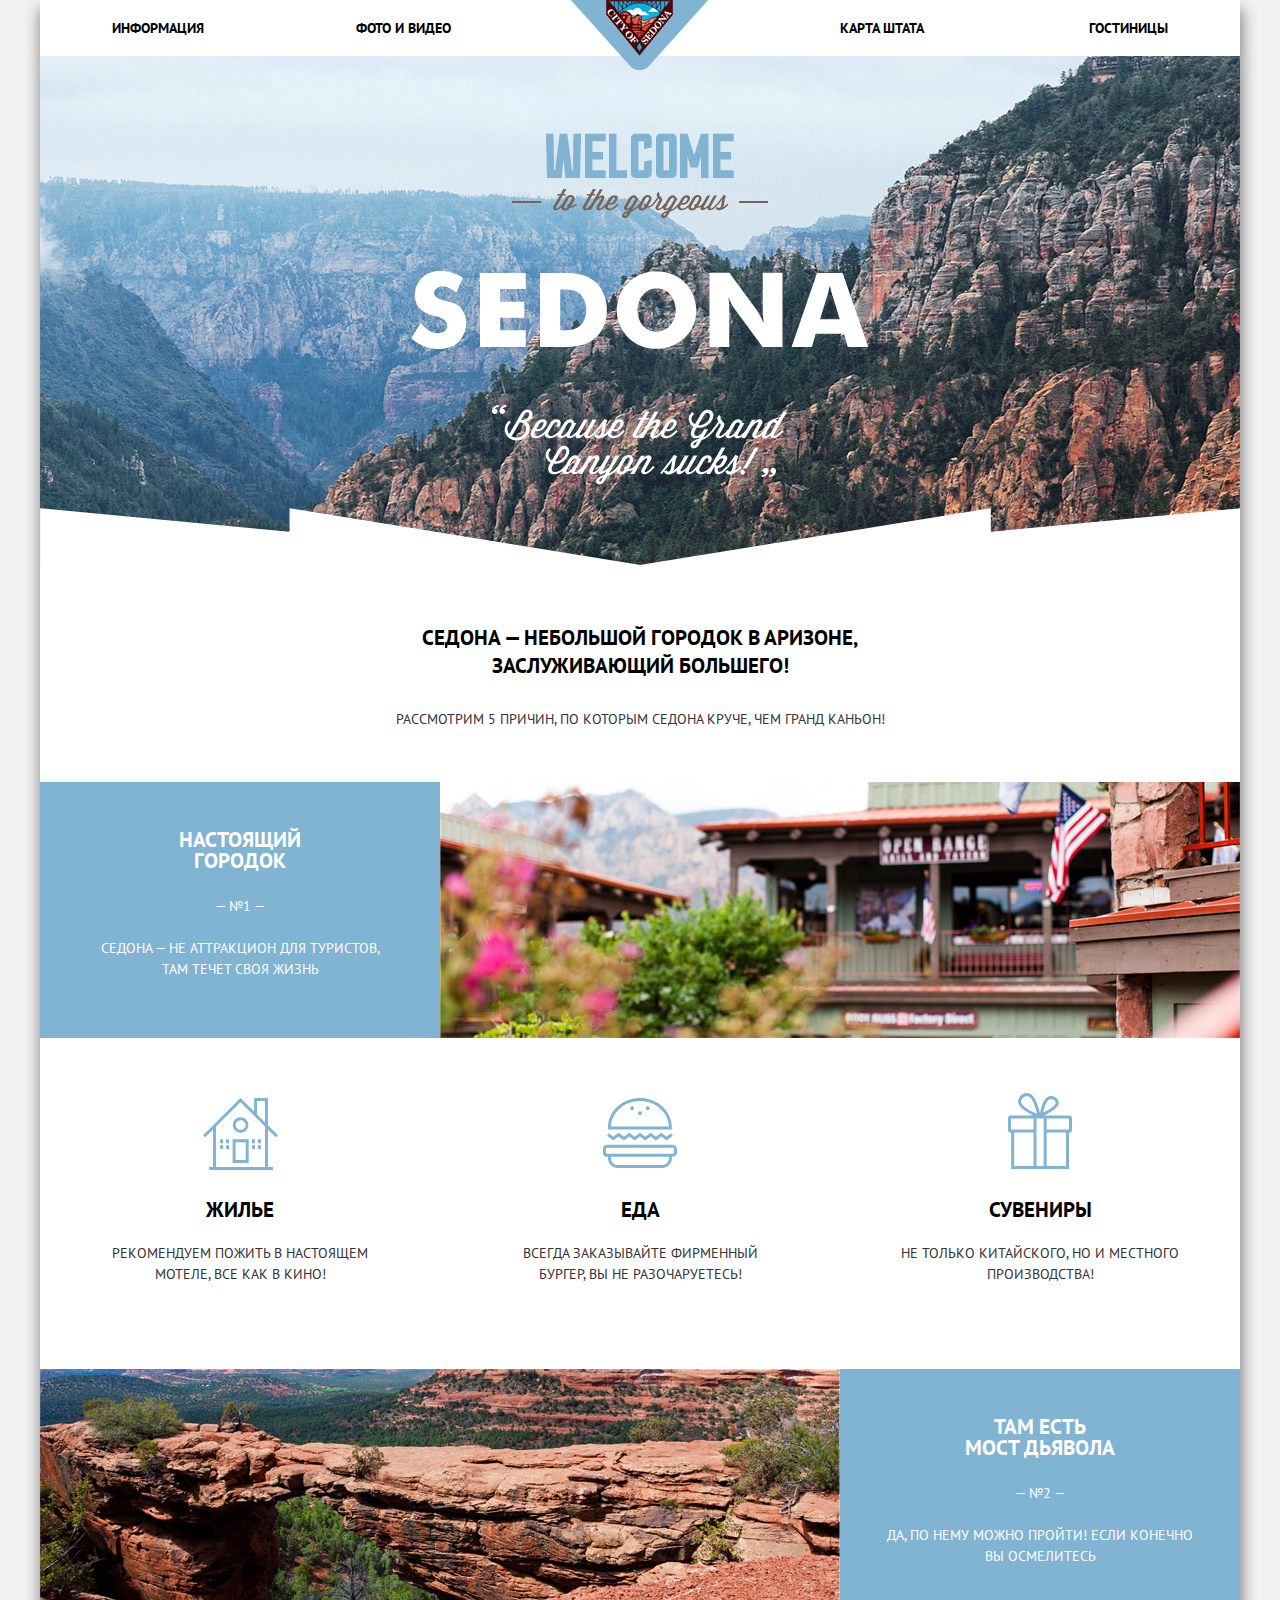
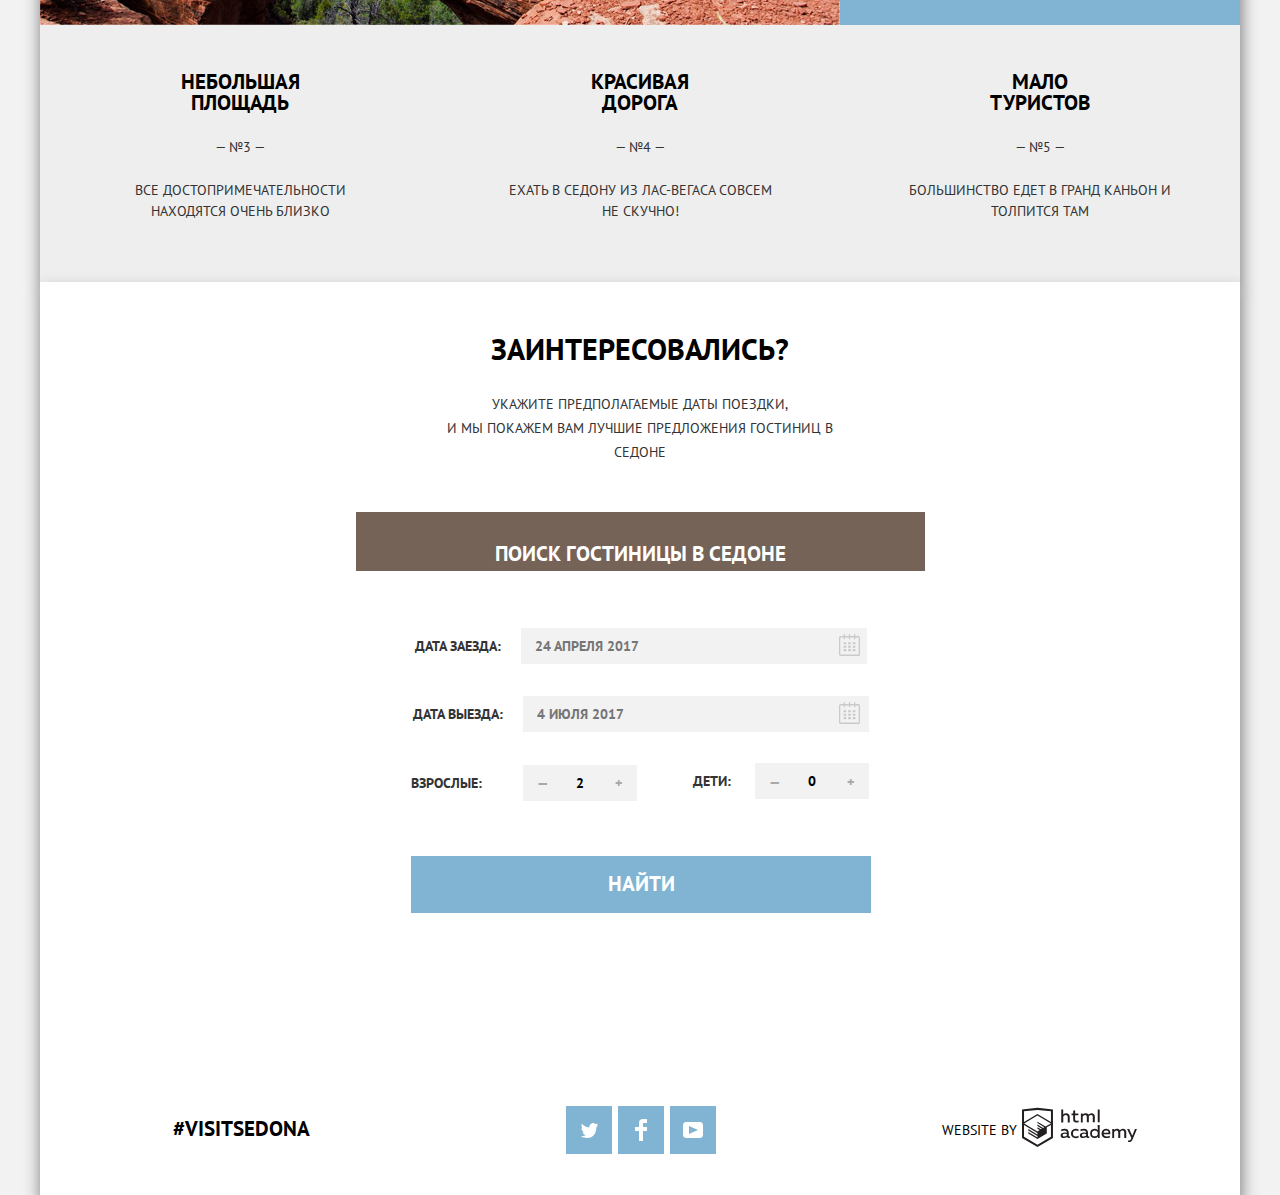
==== commit fce99cac: "Правки д7 д8 д9" ====
--- a/index.html
+++ b/index.html
@@ -90,12 +90,12 @@
 					<p class="search-item search-item-date">
 						<label for="search-checkin">Дата заезда:</label>
 						<input type="text" name="checkin" id="search-checkin" placeholder="24 апреля 2017">
-						<svg xmlns="http://www.w3.org/2000/svg" width="21" height="22" viewBox="0 0 21 22"><path d="M19.251 2.025h-2.845V.648c0-.381-.294-.689-.656-.689-.363 0-.656.308-.656.689v1.377h-3.938V.648c0-.381-.294-.689-.655-.689-.363 0-.657.308-.657.689v1.377H5.906V.648c0-.381-.294-.689-.656-.689-.363 0-.657.308-.657.689v1.377H1.75C.784 2.025 0 2.847 0 3.862v16.302C0 21.179.784 22 1.75 22h17.501c.966 0 1.749-.821 1.749-1.836V3.862c0-1.015-.783-1.837-1.749-1.837zm.437 18.139a.448.448 0 0 1-.437.459H1.75a.45.45 0 0 1-.438-.459V3.862a.45.45 0 0 1 .438-.459h2.844v1.378c0 .381.294.689.657.689.362 0 .656-.308.656-.689V3.403h3.938v1.378c0 .381.294.689.657.689.361 0 .655-.308.655-.689V3.403h3.938v1.378c0 .381.293.689.656.689.362 0 .656-.308.656-.689V3.403h2.845c.241 0 .437.206.437.459v16.302z"/><path d="M4.594 8.225h2.625v2.066H4.594zM4.594 11.668h2.625v2.067H4.594zM4.594 15.112h2.625v2.066H4.594zM9.188 15.112h2.625v2.066H9.188zM9.188 11.668h2.625v2.067H9.188zM9.188 8.225h2.625v2.066H9.188zM13.781 15.112h2.625v2.066h-2.625zM13.781 11.668h2.625v2.067h-2.625zM13.781 8.225h2.625v2.066h-2.625z"/></svg>
+						<svg class="calendar" xmlns="http://www.w3.org/2000/svg" width="21" height="22" viewBox="0 0 21 22"><path d="M19.251 2.025h-2.845V.648c0-.381-.294-.689-.656-.689-.363 0-.656.308-.656.689v1.377h-3.938V.648c0-.381-.294-.689-.655-.689-.363 0-.657.308-.657.689v1.377H5.906V.648c0-.381-.294-.689-.656-.689-.363 0-.657.308-.657.689v1.377H1.75C.784 2.025 0 2.847 0 3.862v16.302C0 21.179.784 22 1.75 22h17.501c.966 0 1.749-.821 1.749-1.836V3.862c0-1.015-.783-1.837-1.749-1.837zm.437 18.139a.448.448 0 0 1-.437.459H1.75a.45.45 0 0 1-.438-.459V3.862a.45.45 0 0 1 .438-.459h2.844v1.378c0 .381.294.689.657.689.362 0 .656-.308.656-.689V3.403h3.938v1.378c0 .381.294.689.657.689.361 0 .655-.308.655-.689V3.403h3.938v1.378c0 .381.293.689.656.689.362 0 .656-.308.656-.689V3.403h2.845c.241 0 .437.206.437.459v16.302z"/><path d="M4.594 8.225h2.625v2.066H4.594zM4.594 11.668h2.625v2.067H4.594zM4.594 15.112h2.625v2.066H4.594zM9.188 15.112h2.625v2.066H9.188zM9.188 11.668h2.625v2.067H9.188zM9.188 8.225h2.625v2.066H9.188zM13.781 15.112h2.625v2.066h-2.625zM13.781 11.668h2.625v2.067h-2.625zM13.781 8.225h2.625v2.066h-2.625z"/></svg>
 					</p>
 					<p class="search-item search-item-date">
 						<label for="search-checkout">Дата выезда:</label>
 						<input type="text" name="search-checkout" id="search-checkout" placeholder="4 июля 2017">
-						<svg xmlns="http://www.w3.org/2000/svg" width="21" height="22" viewBox="0 0 21 22"><path d="M19.251 2.025h-2.845V.648c0-.381-.294-.689-.656-.689-.363 0-.656.308-.656.689v1.377h-3.938V.648c0-.381-.294-.689-.655-.689-.363 0-.657.308-.657.689v1.377H5.906V.648c0-.381-.294-.689-.656-.689-.363 0-.657.308-.657.689v1.377H1.75C.784 2.025 0 2.847 0 3.862v16.302C0 21.179.784 22 1.75 22h17.501c.966 0 1.749-.821 1.749-1.836V3.862c0-1.015-.783-1.837-1.749-1.837zm.437 18.139a.448.448 0 0 1-.437.459H1.75a.45.45 0 0 1-.438-.459V3.862a.45.45 0 0 1 .438-.459h2.844v1.378c0 .381.294.689.657.689.362 0 .656-.308.656-.689V3.403h3.938v1.378c0 .381.294.689.657.689.361 0 .655-.308.655-.689V3.403h3.938v1.378c0 .381.293.689.656.689.362 0 .656-.308.656-.689V3.403h2.845c.241 0 .437.206.437.459v16.302z"/><path d="M4.594 8.225h2.625v2.066H4.594zM4.594 11.668h2.625v2.067H4.594zM4.594 15.112h2.625v2.066H4.594zM9.188 15.112h2.625v2.066H9.188zM9.188 11.668h2.625v2.067H9.188zM9.188 8.225h2.625v2.066H9.188zM13.781 15.112h2.625v2.066h-2.625zM13.781 11.668h2.625v2.067h-2.625zM13.781 8.225h2.625v2.066h-2.625z"/></svg>
+						<svg class="calendar" xmlns="http://www.w3.org/2000/svg" width="21" height="22" viewBox="0 0 21 22"><path d="M19.251 2.025h-2.845V.648c0-.381-.294-.689-.656-.689-.363 0-.656.308-.656.689v1.377h-3.938V.648c0-.381-.294-.689-.655-.689-.363 0-.657.308-.657.689v1.377H5.906V.648c0-.381-.294-.689-.656-.689-.363 0-.657.308-.657.689v1.377H1.75C.784 2.025 0 2.847 0 3.862v16.302C0 21.179.784 22 1.75 22h17.501c.966 0 1.749-.821 1.749-1.836V3.862c0-1.015-.783-1.837-1.749-1.837zm.437 18.139a.448.448 0 0 1-.437.459H1.75a.45.45 0 0 1-.438-.459V3.862a.45.45 0 0 1 .438-.459h2.844v1.378c0 .381.294.689.657.689.362 0 .656-.308.656-.689V3.403h3.938v1.378c0 .381.294.689.657.689.361 0 .655-.308.655-.689V3.403h3.938v1.378c0 .381.293.689.656.689.362 0 .656-.308.656-.689V3.403h2.845c.241 0 .437.206.437.459v16.302z"/><path d="M4.594 8.225h2.625v2.066H4.594zM4.594 11.668h2.625v2.067H4.594zM4.594 15.112h2.625v2.066H4.594zM9.188 15.112h2.625v2.066H9.188zM9.188 11.668h2.625v2.067H9.188zM9.188 8.225h2.625v2.066H9.188zM13.781 15.112h2.625v2.066h-2.625zM13.781 11.668h2.625v2.067h-2.625zM13.781 8.225h2.625v2.066h-2.625z"/></svg>
 					</p>
 					<div class="adult-children">
 						<p class="search-item search-item-people">
--- a/css/style.css
+++ b/css/style.css
@@ -217,15 +217,19 @@
   color: #81b3d2;
 }
 
-.sort-result li a {
+.sorting a {
   padding: 0;
 
   color: rgba(0, 0, 0, .3);
   border-bottom: 1px dotted #81b3d2;
 }
 
-.sort-result li a:hover {
+.sorting a:hover {
   color: #81b3d2;
+}
+
+.sorting a:active {
+  color: #000;
 }
 
 .sort-result-arrows path:hover {
@@ -234,10 +238,6 @@
 
 .sort-result-arrows path:active {
   fill: #81b3d2;
-}
-
-.sort-result li a:active {
-  color: #000;
 }
 
 .catalog-item h2:hover {
@@ -302,7 +302,8 @@
   margin: 0 auto;
 
   background-color: #fff;
-  box-shadow: 1px 10px 15px 1px grey;
+  -webkit-box-shadow: 1px 10px 15px 1px grey;
+          box-shadow: 1px 10px 15px 1px grey;
 }
 
 .main-header-logo {
@@ -318,6 +319,8 @@
 }
 
 .site-navigation {
+  display: -webkit-box;
+  display: -ms-flexbox;
   display: flex;
 
   margin: 0;
@@ -329,8 +332,12 @@
 
   background-color: #fff;
 
-  flex-wrap: wrap;
-  justify-content: space-between;
+  -ms-flex-wrap: wrap;
+
+      flex-wrap: wrap;
+  -webkit-box-pack: justify;
+      -ms-flex-pack: justify;
+          justify-content: space-between;
 }
 
 .site-navigation li:nth-child(2) {
@@ -362,6 +369,8 @@
 }
 
 .feature-item {
+  display: -webkit-box;
+  display: -ms-flexbox;
   display: flex;
 
   width: 1200px;
@@ -372,7 +381,9 @@
 }
 
 .description.second {
-  order: 2;
+  -webkit-box-ordinal-group: 3;
+      -ms-flex-order: 2;
+          order: 2;
 }
 
 .description {
@@ -398,12 +409,16 @@
 
 .feature.leisure,
 .feature.list {
-  display: flex;
-
-  margin: 0;
-  padding: 0;
-
-  justify-content: space-around;
+  display: -webkit-box;
+  display: -ms-flexbox;
+  display: flex;
+
+  margin: 0;
+  padding: 0;
+
+  -ms-flex-pack: distribute;
+
+      justify-content: space-around;
 }
 
 .leisure-item,
@@ -426,7 +441,10 @@
 }
 
 .list-point h3 {
+  width: 150px;
   margin-bottom: 24px;
+  margin-left: auto;
+  margin-right: auto;
 }
 
 .list-point p {
@@ -471,10 +489,14 @@
 }
 
 .main-footer .container {
+  display: -webkit-box;
+  display: -ms-flexbox;
   display: flex;
 }
 
 .filter-form {
+  display: -webkit-box;
+  display: -ms-flexbox;
   display: flex;
 
   padding-right: 70px;
@@ -500,6 +522,8 @@
 }
 
 .sort-result {
+  display: -webkit-box;
+  display: -ms-flexbox;
   display: flex;
 
   margin-top: 32px;
@@ -542,6 +566,8 @@
 }
 
 .catalog-item {
+  display: -webkit-box;
+  display: -ms-flexbox;
   display: flex;
 
   margin: 0;
@@ -562,23 +588,34 @@
 }
 
 .catalog-item .item-detail {
-  display: flex;
-  flex-direction: column;
+  display: -webkit-box;
+  display: -ms-flexbox;
+  display: flex;
+  -webkit-box-orient: vertical;
+  -webkit-box-direction: normal;
+      -ms-flex-direction: column;
+          flex-direction: column;
 
   width: 300px;
   margin: 0;
 
-  justify-content: space-between;
+  -webkit-box-pack: justify;
+
+      -ms-flex-pack: justify;
+
+          justify-content: space-between;
 }
 
 .catalog-price a {
   display: inline-block;
+  vertical-align: middle;
 
   padding: 3px 18px;
 }
 
 .catalog-type span {
   display: inline-block;
+  vertical-align: middle;
 
   width: 113px;
 }
@@ -615,7 +652,9 @@
 
   border: 0;
 
-  clip-path: inset(100%);
+  -webkit-clip-path: inset(100%);
+
+          clip-path: inset(100%);
 }
 
 .main-header-logo {
@@ -634,11 +673,17 @@
 }
 
 .search-item-people {
+  display: -webkit-box;
+  display: -ms-flexbox;
   display: flex;
 
   text-align: right;
 
-  align-items: center;
+  -webkit-box-align: center;
+
+      -ms-flex-align: center;
+
+          align-items: center;
 }
 
 .leisure-item {
@@ -720,6 +765,8 @@
 }
 
 .social-button {
+  display: -webkit-box;
+  display: -ms-flexbox;
   display: flex;
 
   width: 46px;
@@ -727,19 +774,31 @@
 
   background-color: #81b3d2;
 
-  align-items: center;
-  justify-content: center;
+  -webkit-box-align: center;
+
+      -ms-flex-align: center;
+
+          align-items: center;
+  -webkit-box-pack: center;
+      -ms-flex-pack: center;
+          justify-content: center;
 }
 
 .footer-social {
+  display: -webkit-box;
+  display: -ms-flexbox;
   display: flex;
 
   width: 150px;
   margin: 0 auto;
   padding: 0;
 
-  flex-wrap: nowrap;
-  justify-content: space-between;
+  -ms-flex-wrap: nowrap;
+
+      flex-wrap: nowrap;
+  -webkit-box-pack: justify;
+      -ms-flex-pack: justify;
+          justify-content: space-between;
 }
 
 .social-button:hover,
@@ -800,7 +859,9 @@
 .search-item input {
   font: inherit;
 
-  box-sizing: border-box;
+  -webkit-box-sizing: border-box;
+
+          box-sizing: border-box;
   min-height: 35px;
   padding-top: 6px;
   padding-right: 30px;
@@ -840,15 +901,15 @@
   left: 428px;
 }
 
-.search-item svg path {
+.calendar path {
   fill: #cacaca;
 }
 
-.search-item svg:hover path {
+.calendar:hover path {
   fill: #000;
 }
 
-.search-item svg:active path {
+.calendar:active path {
   fill: #81b3d2;
 }
 
@@ -907,7 +968,11 @@
 
   border: none;
 
-  align-self: center;
+  -ms-flex-item-align: center;
+
+      -ms-grid-row-align: center;
+
+      align-self: center;
 }
 
 .search-form button:focus {
@@ -1016,7 +1081,9 @@
   height: 22px;
 
   content: '';
-  transform: translate(-50%, -50%);
+  -webkit-transform: translate(-50%, -50%);
+      -ms-transform: translate(-50%, -50%);
+          transform: translate(-50%, -50%);
 
   background: #fff;
 }
@@ -1028,6 +1095,7 @@
   line-height: 21px;
 
   display: inline-block;
+  vertical-align: top;
 
   padding-left: 60px;
 
@@ -1045,7 +1113,9 @@
   font: inherit;
   line-height: 1;
 
-  box-sizing: border-box;
+  -webkit-box-sizing: border-box;
+
+          box-sizing: border-box;
   width: 50px;
   margin: 0;
   padding-left: 3px;
@@ -1086,7 +1156,8 @@
   border: 8px solid #fff;
   border-radius: 50%;
   background: #ababab;
-  box-shadow: 0 2px 1px 0 rgba(0, 1, 1, .2);
+  -webkit-box-shadow: 0 2px 1px 0 rgba(0, 1, 1, .2);
+          box-shadow: 0 2px 1px 0 rgba(0, 1, 1, .2);
 }
 
 .range-toggle-max {
@@ -1117,13 +1188,21 @@
 }
 
 .sort-result .sorting {
-  display: flex;
-
-  margin: 0;
-  padding: 0;
-
-  justify-content: space-between;
-  align-items: center;
+  display: -webkit-box;
+  display: -ms-flexbox;
+  display: flex;
+
+  margin: 0;
+  padding: 0;
+
+  -webkit-box-pack: justify;
+
+      -ms-flex-pack: justify;
+
+          justify-content: space-between;
+  -webkit-box-align: center;
+      -ms-flex-align: center;
+          align-items: center;
 }
 
 .search {
@@ -1136,20 +1215,26 @@
 }
 
 .footer-copyright {
-  display: flex;
-
-  align-items: center;
+  display: -webkit-box;
+  display: -ms-flexbox;
+  display: flex;
+
+  -webkit-box-align: center;
+
+      -ms-flex-align: center;
+
+          align-items: center;
 }
 
 .footer-copyright a {
   display: block;
 }
 
-.footer-button svg path:hover {
+.footer-button path:hover {
   fill: #81b3d2;
 }
 
-.footer-button svg path:active {
+.footer-button path:active {
   fill: #bdbbbc;
 }
 
@@ -1159,7 +1244,8 @@
 
 .main-footer .container {
   background-color: transparent;
-  box-shadow: none;
+  -webkit-box-shadow: none;
+          box-shadow: none;
 }
 
 .main-footer.container {
@@ -1170,15 +1256,17 @@
   background-color: #fff;
 }
 
-.main-footer.hotels .footer-hashtag {
+.main-footer. .footer-hashtag {
   margin-left: 132px;
 }
 
-.main-footer.hotels .footer-copyright {
+.main-footer. .footer-copyright {
   margin-right: 96px;
 }
 
 .adult-children {
+  display: -webkit-box;
+  display: -ms-flexbox;
   display: flex;
 }
 
@@ -1204,4 +1292,4 @@
 .stars.villas {
   width: 40px;
   height: 22px;
-}
+}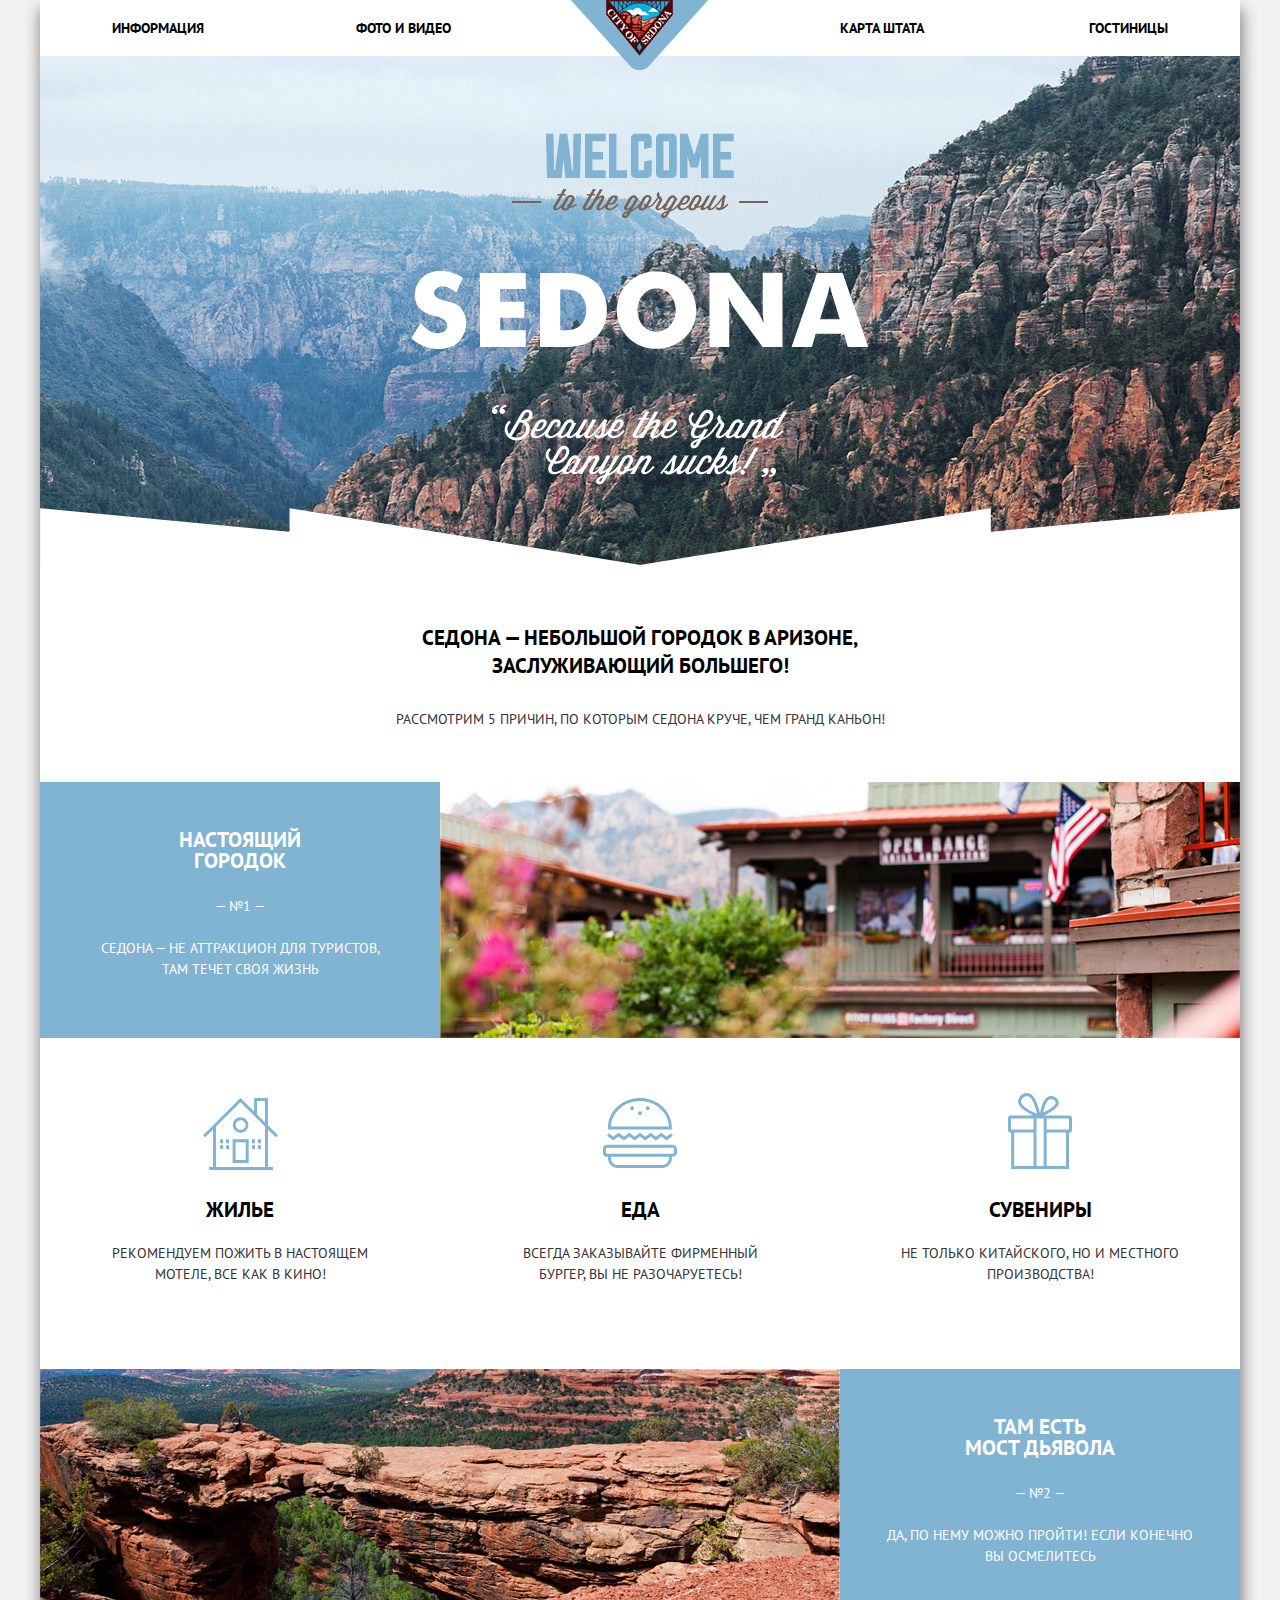
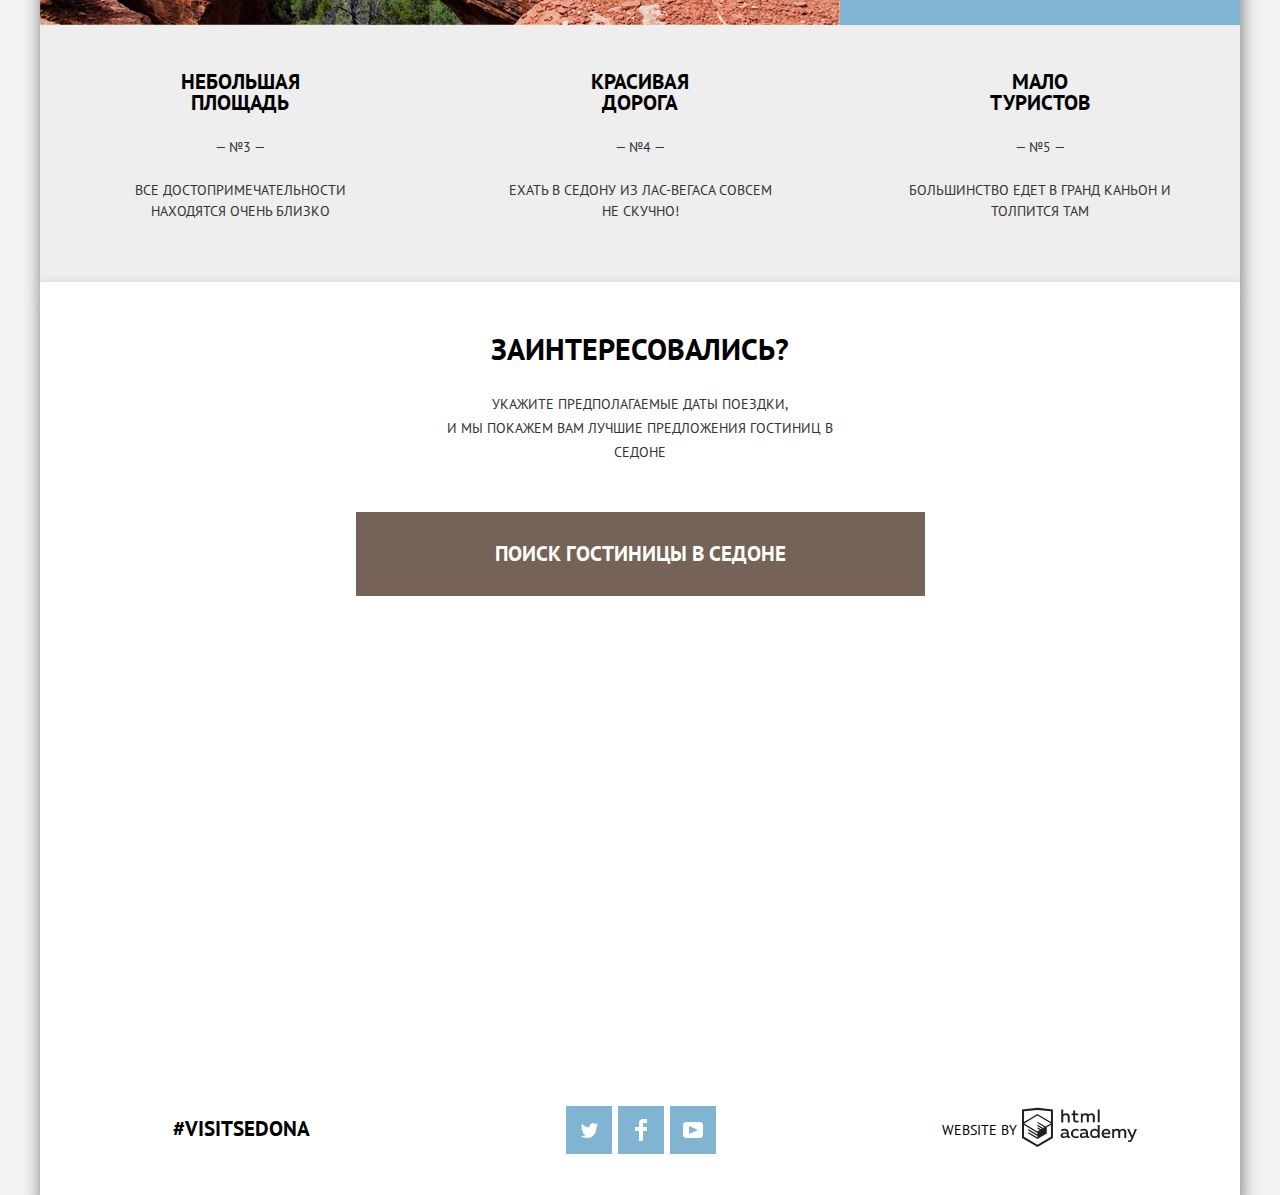
==== commit c0b933b7: "предитоги" ====
--- a/index.html
+++ b/index.html
@@ -111,7 +111,7 @@
 							<button class="amt plus" type="button">+</button>
 						</p>
 					</div>
-					<button class="form-search-button" type="button">Найти</button>
+					<button class="form-search-button" type="submit">Найти</button>
 				</form>
 			</section>
 			<footer class="main-footer">
@@ -149,5 +149,6 @@
 				</section>
 			</footer>
 		</section>
+		<script src="js/script.js"></script>
 	</body>
 </html>
--- a/css/style.css
+++ b/css/style.css
@@ -819,6 +819,7 @@
 }
 
 .modal-search {
+  display: none;
   font-size: 14px;
   font-weight: bold;
   line-height: 26px;
@@ -837,7 +838,7 @@
   padding-left: 56px;
 
   color: #000;
-  background-color: #fff;
+  background-color: #fff;  
 }
 
 .search-item-date {
@@ -1292,4 +1293,30 @@
 .stars.villas {
   width: 40px;
   height: 22px;
+}
+
+@keyframes bounce {
+  0% {transform: translateX(-2000px); }
+  70% {transform: translateX(20px); }
+  90% {transform: translateX(-10px); }
+  100% {transform: translateX(0); }
+}
+
+.modal-show {
+  display: block;
+  opacity: 1;
+  animation-name: bounce;
+  animation-duration: 0.6s;
+  transition: 1s;
+}
+
+@keyframes shake {
+	0%, 100% { transform: translateX(0); }
+	10%, 30%, 50%, 70%, 90% { transform: translateX(-10px); }
+	20%, 40%, 60%, 80% { transform: translateX(10px); }
+}
+
+.modal-error {
+	animation-name: shake;
+	animation-duration: 0.6s;
 }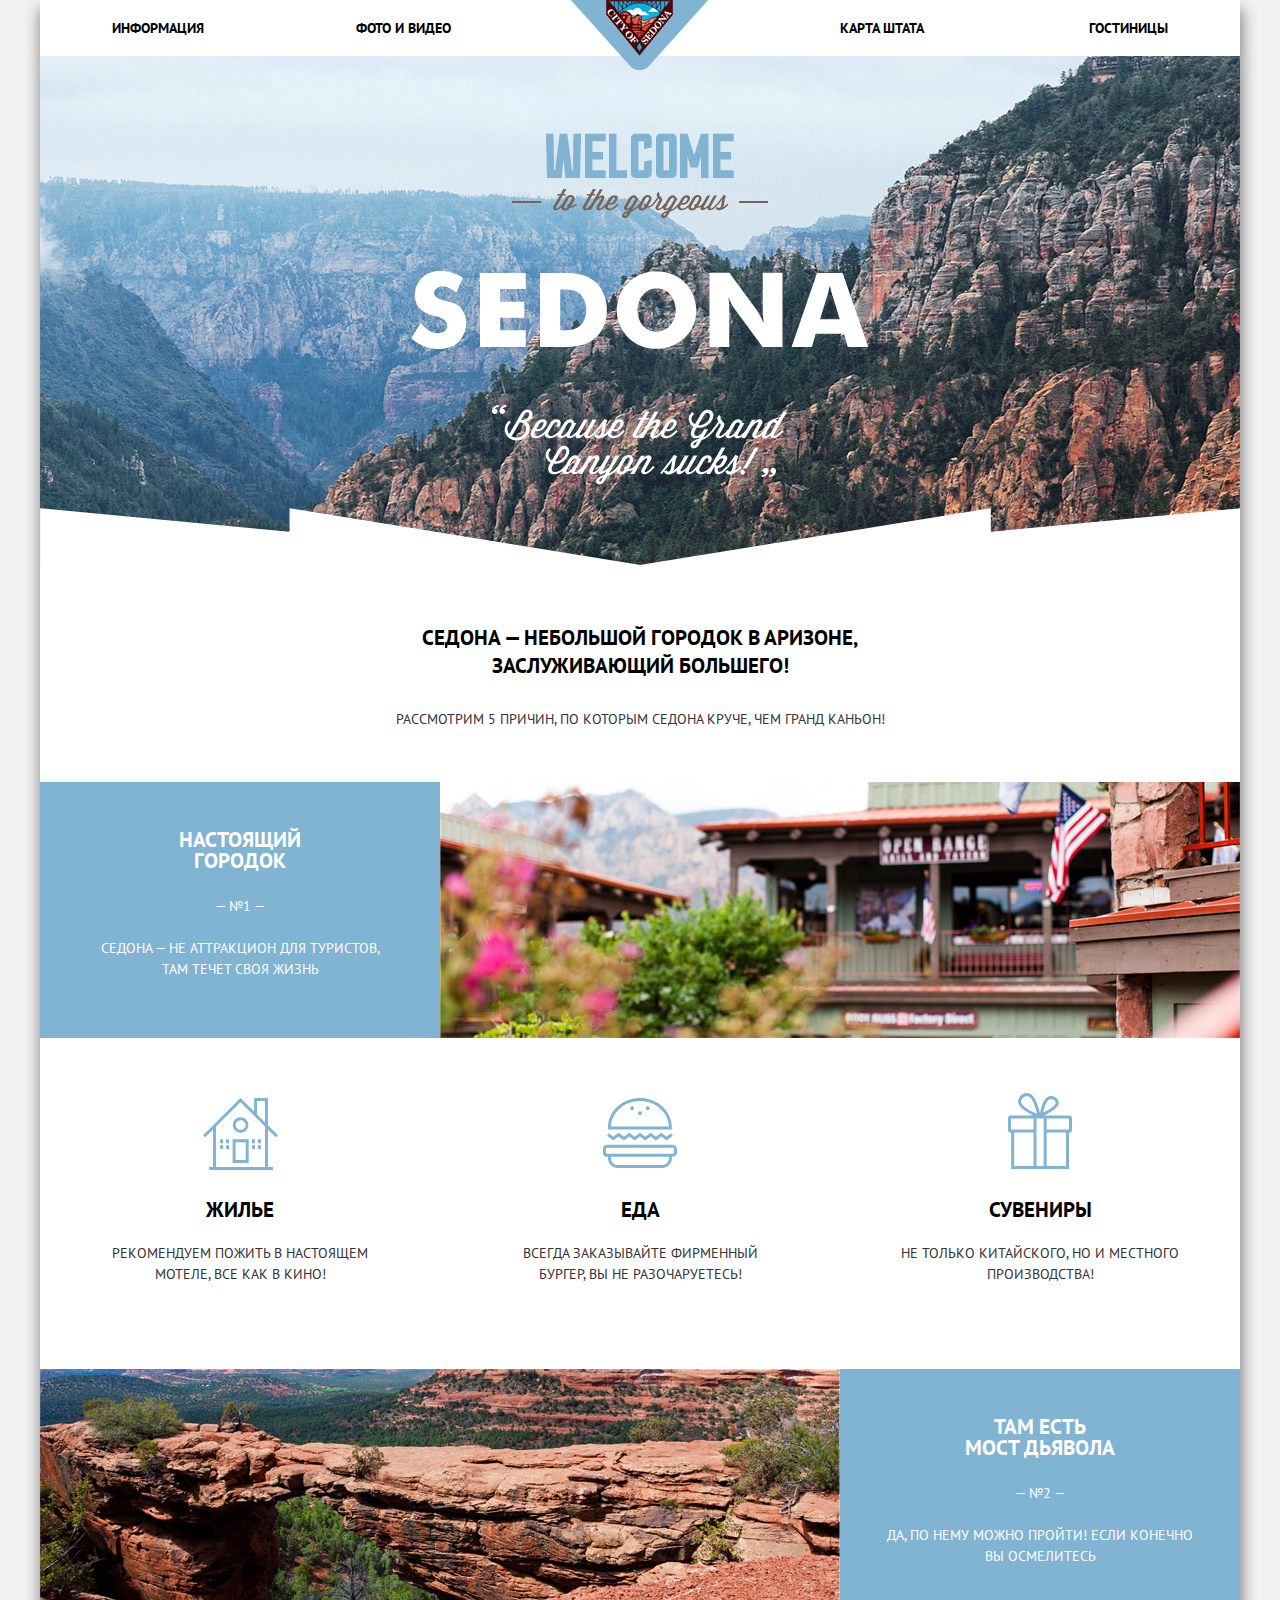
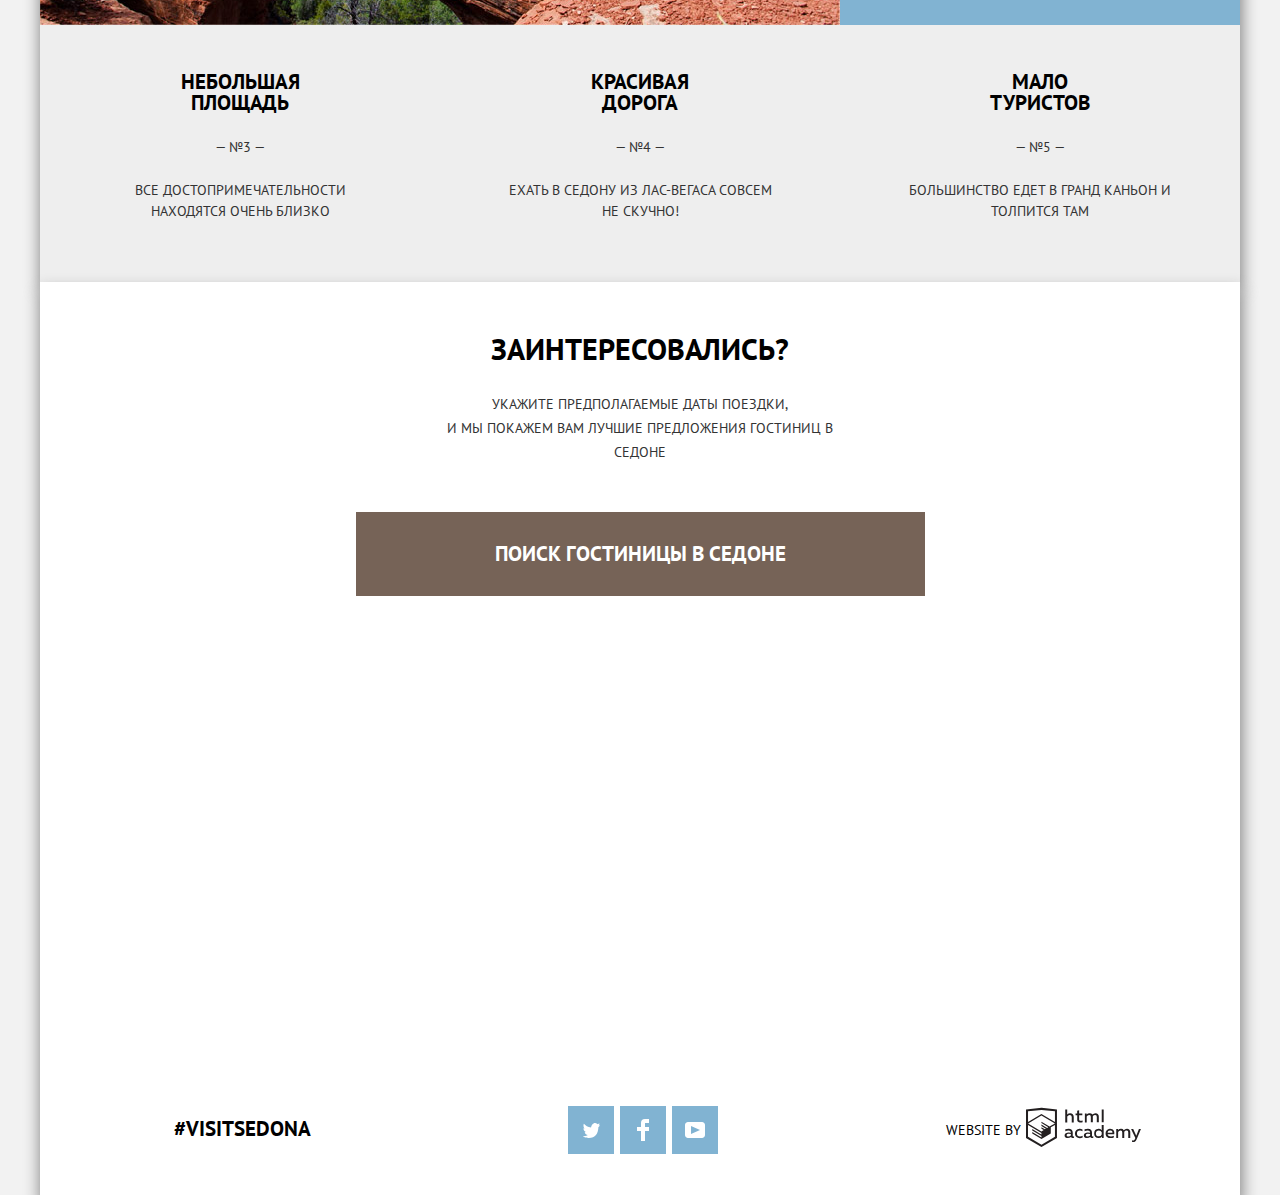
==== commit a2015bd1: "Вроде как все" ====
--- a/index.html
+++ b/index.html
@@ -1,154 +1,157 @@
 <!DOCTYPE html>
 <html lang="ru">
-	<head>
-		<meta charset="utf-8">
-		<title>HTML Academy: Седона</title>
-		<link href="https://fonts.googleapis.com/css?family=PT+Sans:400,700&amp;subset=cyrillic" rel="stylesheet">
-		<link rel="stylesheet" href="css/normalize.css">
-		<link rel="stylesheet" href="css/style.css">
-	</head>
-	<body>
-		<header class="main-header container">
-			<nav class="main-navigation">
-				<a class="main-header-logo">
+
+<head>
+	<meta charset="utf-8">
+	<title>HTML Academy: Седона</title>
+	<link href="https://fonts.googleapis.com/css?family=PT+Sans:400,700&amp;subset=cyrillic" rel="stylesheet">
+	<link rel="stylesheet" href="css/normalize.css">
+	<link rel="stylesheet" href="css/style.min.css">
+</head>
+
+<body>
+	<header class="main-header container">
+		<nav class="main-navigation">
+			<a class="main-header-logo">
 					<img src="img/logo.png" width="138" height="70" alt="Логотип Sedona">
 				</a>
-				<ul class="site-navigation">
-					<li><a href="#">Информация</a></li>
-					<li><a href="#">Фото и видео</a></li>
-					<li><a href="#">Карта штата</a></li>
-					<li><a href="hotels.html">Гостиницы</a></li>
-				</ul>
-			</nav>
-		</header>
-		<main class="container">
-			<div class="background-image"></div>
-			<h1 class="visually-hidden title">Sedona</h1>
-			<section class="feature">
-				<div class="feature-text">
-					<b>Седона — небольшой городок в Аризоне, заслуживающий большего!</b>
-					<p>Рассмотрим 5 причин, по которым Седона круче, чем гранд каньон!</p>
+			<ul class="site-navigation">
+				<li><a href="#">Информация</a></li>
+				<li><a href="#">Фото и видео</a></li>
+				<li><a href="#">Карта штата</a></li>
+				<li><a href="hotels.html">Гостиницы</a></li>
+			</ul>
+		</nav>
+	</header>
+	<main class="container">
+		<div class="background-image"></div>
+		<h1 class="visually-hidden title">Sedona</h1>
+		<section class="feature">
+			<div class="feature-text">
+				<b>Седона — небольшой городок в Аризоне, заслуживающий большего!</b>
+				<p>Рассмотрим 5 причин, по которым Седона круче, чем гранд каньон!</p>
+			</div>
+			<div class="feature-item top">
+				<div class="description">
+					<h2>Настоящий городок</h2>
+					<span>— №1 —</span>
+					<p>Седона — не аттракцион для туристов, там течет своя жизнь</p>
 				</div>
-				<div class="feature-item top">
-					<div class="description">
-						<h2>Настоящий городок</h2>
-						<span>— №1 —</span>
-						<p>Седона — не аттракцион для туристов, там течет своя жизнь</p>
-					</div>
-					<img src="img/photo-first.jpg" width="800" height="256" alt="Настоящий городок">
+				<img src="img/photo-first.jpg" width="800" height="256" alt="Настоящий городок">
+			</div>
+			<ul class="feature leisure">
+				<li class="leisure-item">
+					<h3 class="icon-1">Жилье</h3>
+					<p>Рекомендуем пожить в настоящем мотеле, все как в кино!</p>
+				</li>
+				<li class="leisure-item">
+					<h3 class="icon-2">Еда</h3>
+					<p>Всегда заказывайте фирменный бургер, Вы не разочаруетесь!</p>
+				</li>
+				<li class="leisure-item">
+					<h3 class="icon-3">Сувениры</h3>
+					<p>Не только китайского, но и местного производства!</p>
+				</li>
+			</ul>
+			<div class="feature-item">
+				<div class="description second">
+					<h2>Там есть<br> Мост дьявола</h2>
+					<span>— №2 —</span>
+					<p>Да, по нему можно пройти! Если конечно вы осмелитесь</p>
 				</div>
-				<ul class="feature leisure">
-					<li class="leisure-item">
-						<h3 class="icon-1">Жилье</h3>
-						<p>Рекомендуем пожить в настоящем мотеле, все как в кино!</p>
-					</li>
-					<li class="leisure-item">
-						<h3 class="icon-2">Еда</h3>
-						<p>Всегда заказывайте фирменный бургер, Вы не разочаруетесь!</p>
-					</li>
-					<li class="leisure-item">
-						<h3 class="icon-3">Сувениры</h3>
-						<p>Не только китайского, но и местного производства!</p>
-					</li>
-				</ul>
-				<div class="feature-item">
-					<div class="description second">
-						<h2>Там есть<br> Мост дьявола</h2>
-						<span>— №2 —</span>
-						<p>Да, по нему можно пройти! Если конечно вы осмелитесь</p>
-					</div>
-					<img src="img/photo-second.jpg" width="800" height="256" alt="Мост дьявола">
+				<img src="img/photo-second.jpg" width="800" height="256" alt="Мост дьявола">
+			</div>
+			<ul class="feature list">
+				<li class="list-point">
+					<h3>Небольшая площадь</h3>
+					<span>— №3 —</span>
+					<p>Все достопримечательности находятся очень близко</p>
+				</li>
+				<li class="list-point">
+					<h3>Красивая дорога</h3>
+					<span>— №4 —</span>
+					<p>Ехать в седону из Лас-Вегаса совсем не&#160;скучно!</p>
+				</li>
+				<li class="list-point">
+					<h3>Мало туристов</h3>
+					<span>— №5 —</span>
+					<p>Большинство едет в гранд каньон и толпится там</p>
+				</li>
+			</ul>
+		</section>
+	</main>
+	<section class="search container">
+		<div class="search preview">
+			<h2>Заинтересовались?</h2>
+			<p class="search-info">Укажите предполагаемые даты поездки,<br> и мы покажем вам лучшие предложения гостиниц в Cедоне</p>
+		</div>
+		<button class="search-button" type="button">Поиск гостиницы в Седоне</button>
+		<iframe src="https://www.google.com/maps/embed?pb=!1m18!1m12!1m3!1d497598.84040176484!2d-112.03399884537352!3d34.982235915643955!2m3!1f0!2f0!3f0!3m2!1i1024!2i768!4f13.1!3m3!1m2!1s0x872da132f942b00d%3A0x5548c523fa6c8efd!2z0KHQtdC00L7QvdCwLCDQkNGA0LjQt9C-0L3QsCA4NjMzNiwg0KHQqNCQ!5e0!3m2!1sru!2sua!4v1521115295411"
+		  width="1200" height="593" style="border:0" allowfullscreen></iframe>
+		<section class="modal-search">
+			<form class="search-form" action="echo.htmlacademy.ru" method="post">
+				<p class="search-item search-item-date">
+					<label for="search-checkin">Дата заезда:</label>
+					<input type="text" name="checkin" id="search-checkin" placeholder="24 апреля 2017">
+					<svg class="calendar" xmlns="http://www.w3.org/2000/svg" width="21" height="22" viewBox="0 0 21 22"><path d="M19.251 2.025h-2.845V.648c0-.381-.294-.689-.656-.689-.363 0-.656.308-.656.689v1.377h-3.938V.648c0-.381-.294-.689-.655-.689-.363 0-.657.308-.657.689v1.377H5.906V.648c0-.381-.294-.689-.656-.689-.363 0-.657.308-.657.689v1.377H1.75C.784 2.025 0 2.847 0 3.862v16.302C0 21.179.784 22 1.75 22h17.501c.966 0 1.749-.821 1.749-1.836V3.862c0-1.015-.783-1.837-1.749-1.837zm.437 18.139a.448.448 0 0 1-.437.459H1.75a.45.45 0 0 1-.438-.459V3.862a.45.45 0 0 1 .438-.459h2.844v1.378c0 .381.294.689.657.689.362 0 .656-.308.656-.689V3.403h3.938v1.378c0 .381.294.689.657.689.361 0 .655-.308.655-.689V3.403h3.938v1.378c0 .381.293.689.656.689.362 0 .656-.308.656-.689V3.403h2.845c.241 0 .437.206.437.459v16.302z"/><path d="M4.594 8.225h2.625v2.066H4.594zM4.594 11.668h2.625v2.067H4.594zM4.594 15.112h2.625v2.066H4.594zM9.188 15.112h2.625v2.066H9.188zM9.188 11.668h2.625v2.067H9.188zM9.188 8.225h2.625v2.066H9.188zM13.781 15.112h2.625v2.066h-2.625zM13.781 11.668h2.625v2.067h-2.625zM13.781 8.225h2.625v2.066h-2.625z"/></svg>
+				</p>
+				<p class="search-item search-item-date">
+					<label for="search-checkout">Дата выезда:</label>
+					<input type="text" name="search-checkout" id="search-checkout" placeholder="4 июля 2017">
+					<svg class="calendar" xmlns="http://www.w3.org/2000/svg" width="21" height="22" viewBox="0 0 21 22"><path d="M19.251 2.025h-2.845V.648c0-.381-.294-.689-.656-.689-.363 0-.656.308-.656.689v1.377h-3.938V.648c0-.381-.294-.689-.655-.689-.363 0-.657.308-.657.689v1.377H5.906V.648c0-.381-.294-.689-.656-.689-.363 0-.657.308-.657.689v1.377H1.75C.784 2.025 0 2.847 0 3.862v16.302C0 21.179.784 22 1.75 22h17.501c.966 0 1.749-.821 1.749-1.836V3.862c0-1.015-.783-1.837-1.749-1.837zm.437 18.139a.448.448 0 0 1-.437.459H1.75a.45.45 0 0 1-.438-.459V3.862a.45.45 0 0 1 .438-.459h2.844v1.378c0 .381.294.689.657.689.362 0 .656-.308.656-.689V3.403h3.938v1.378c0 .381.294.689.657.689.361 0 .655-.308.655-.689V3.403h3.938v1.378c0 .381.293.689.656.689.362 0 .656-.308.656-.689V3.403h2.845c.241 0 .437.206.437.459v16.302z"/><path d="M4.594 8.225h2.625v2.066H4.594zM4.594 11.668h2.625v2.067H4.594zM4.594 15.112h2.625v2.066H4.594zM9.188 15.112h2.625v2.066H9.188zM9.188 11.668h2.625v2.067H9.188zM9.188 8.225h2.625v2.066H9.188zM13.781 15.112h2.625v2.066h-2.625zM13.781 11.668h2.625v2.067h-2.625zM13.781 8.225h2.625v2.066h-2.625z"/></svg>
+				</p>
+				<div class="adult-children">
+					<p class="search-item search-item-people">
+						<label for="adult">Взрослые:</label>
+						<button class="amt minus" type="button">—</button>
+						<input type="text" name="adult" id="adult" value="2">
+						<button class="amt plus" type="button">+</button>
+					</p>
+					<p class="search-item search-item-people">
+						<label for="children">Дети:</label>
+						<button class="amt minus" type="button">—</button>
+						<input type="text" name="children" id="children" value="0">
+						<button class="amt plus" type="button">+</button>
+					</p>
 				</div>
-				<ul class="feature list">
-					<li class="list-point">
-						<h3>Небольшая площадь</h3>
-						<span>— №3 —</span>
-						<p>Все достопримечательности находятся очень близко</p>
-					</li>
-					<li class="list-point">
-						<h3>Красивая дорога</h3>
-						<span>— №4 —</span>
-						<p>Ехать в седону из Лас-Вегаса совсем не&#160;скучно!</p>
-					</li>
-					<li class="list-point">
-						<h3>Мало туристов</h3>
-						<span>— №5 —</span>
-						<p>Большинство едет в гранд каньон и толпится там</p>
-					</li>
-				</ul>
-			</section>
-		</main>
-		<section class="search container">
-			<div class="search preview">
-				<h2>Заинтересовались?</h2>
-				<p class="search-info">Укажите предполагаемые даты поездки,<br> и мы покажем вам лучшие предложения гостиниц в Cедоне</p>
-			</div>
-			<button class="search-button" type="button">Поиск гостиницы в Седоне</button>
-			<iframe src="https://www.google.com/maps/embed?pb=!1m18!1m12!1m3!1d497598.84040176484!2d-112.03399884537352!3d34.982235915643955!2m3!1f0!2f0!3f0!3m2!1i1024!2i768!4f13.1!3m3!1m2!1s0x872da132f942b00d%3A0x5548c523fa6c8efd!2z0KHQtdC00L7QvdCwLCDQkNGA0LjQt9C-0L3QsCA4NjMzNiwg0KHQqNCQ!5e0!3m2!1sru!2sua!4v1521115295411" width="1200" height="593" style="border:0" allowfullscreen></iframe>
-			<section class="modal-search">
-				<form class="search-form" action="echo.htmlacademy.ru" method="post">
-					<p class="search-item search-item-date">
-						<label for="search-checkin">Дата заезда:</label>
-						<input type="text" name="checkin" id="search-checkin" placeholder="24 апреля 2017">
-						<svg class="calendar" xmlns="http://www.w3.org/2000/svg" width="21" height="22" viewBox="0 0 21 22"><path d="M19.251 2.025h-2.845V.648c0-.381-.294-.689-.656-.689-.363 0-.656.308-.656.689v1.377h-3.938V.648c0-.381-.294-.689-.655-.689-.363 0-.657.308-.657.689v1.377H5.906V.648c0-.381-.294-.689-.656-.689-.363 0-.657.308-.657.689v1.377H1.75C.784 2.025 0 2.847 0 3.862v16.302C0 21.179.784 22 1.75 22h17.501c.966 0 1.749-.821 1.749-1.836V3.862c0-1.015-.783-1.837-1.749-1.837zm.437 18.139a.448.448 0 0 1-.437.459H1.75a.45.45 0 0 1-.438-.459V3.862a.45.45 0 0 1 .438-.459h2.844v1.378c0 .381.294.689.657.689.362 0 .656-.308.656-.689V3.403h3.938v1.378c0 .381.294.689.657.689.361 0 .655-.308.655-.689V3.403h3.938v1.378c0 .381.293.689.656.689.362 0 .656-.308.656-.689V3.403h2.845c.241 0 .437.206.437.459v16.302z"/><path d="M4.594 8.225h2.625v2.066H4.594zM4.594 11.668h2.625v2.067H4.594zM4.594 15.112h2.625v2.066H4.594zM9.188 15.112h2.625v2.066H9.188zM9.188 11.668h2.625v2.067H9.188zM9.188 8.225h2.625v2.066H9.188zM13.781 15.112h2.625v2.066h-2.625zM13.781 11.668h2.625v2.067h-2.625zM13.781 8.225h2.625v2.066h-2.625z"/></svg>
-					</p>
-					<p class="search-item search-item-date">
-						<label for="search-checkout">Дата выезда:</label>
-						<input type="text" name="search-checkout" id="search-checkout" placeholder="4 июля 2017">
-						<svg class="calendar" xmlns="http://www.w3.org/2000/svg" width="21" height="22" viewBox="0 0 21 22"><path d="M19.251 2.025h-2.845V.648c0-.381-.294-.689-.656-.689-.363 0-.656.308-.656.689v1.377h-3.938V.648c0-.381-.294-.689-.655-.689-.363 0-.657.308-.657.689v1.377H5.906V.648c0-.381-.294-.689-.656-.689-.363 0-.657.308-.657.689v1.377H1.75C.784 2.025 0 2.847 0 3.862v16.302C0 21.179.784 22 1.75 22h17.501c.966 0 1.749-.821 1.749-1.836V3.862c0-1.015-.783-1.837-1.749-1.837zm.437 18.139a.448.448 0 0 1-.437.459H1.75a.45.45 0 0 1-.438-.459V3.862a.45.45 0 0 1 .438-.459h2.844v1.378c0 .381.294.689.657.689.362 0 .656-.308.656-.689V3.403h3.938v1.378c0 .381.294.689.657.689.361 0 .655-.308.655-.689V3.403h3.938v1.378c0 .381.293.689.656.689.362 0 .656-.308.656-.689V3.403h2.845c.241 0 .437.206.437.459v16.302z"/><path d="M4.594 8.225h2.625v2.066H4.594zM4.594 11.668h2.625v2.067H4.594zM4.594 15.112h2.625v2.066H4.594zM9.188 15.112h2.625v2.066H9.188zM9.188 11.668h2.625v2.067H9.188zM9.188 8.225h2.625v2.066H9.188zM13.781 15.112h2.625v2.066h-2.625zM13.781 11.668h2.625v2.067h-2.625zM13.781 8.225h2.625v2.066h-2.625z"/></svg>
-					</p>
-					<div class="adult-children">
-						<p class="search-item search-item-people">
-							<label for="adult">Взрослые:</label>
-							<button class="amt minus" type="button">—</button>
-							<input type="text" name="adult" id="adult" value="2">
-							<button class="amt plus" type="button">+</button>
-						</p>
-						<p class="search-item search-item-people">
-							<label for="children">Дети:</label>
-							<button class="amt minus" type="button">—</button>
-							<input type="text" name="children" id="children" value="0">
-							<button class="amt plus" type="button">+</button>
-						</p>
-					</div>
-					<button class="form-search-button" type="submit">Найти</button>
-				</form>
-			</section>
-			<footer class="main-footer">
-				<section class="container">
-					<div  class="footer-hashtag">
-						<a class="hashtag" href="#">#visitsedona</a>
-					</div>
-					<ul class="footer-social">
-						<li>
-							<a class="social-button" href="#"><span class="visually-hidden">Твитер</span>
+				<button class="form-search-button" type="submit">Найти</button>
+			</form>
+		</section>
+		<footer class="main-footer">
+			<section class="container">
+				<div class="footer-hashtag">
+					<a class="hashtag" href="#">#visitsedona</a>
+				</div>
+				<ul class="footer-social">
+					<li>
+						<a class="social-button" href="#"><span class="visually-hidden">Твитер</span>
 							<svg xmlns="http://www.w3.org/2000/svg" xmlns:xlink="http://www.w3.org/1999/xlink" width="17" height="15" viewBox="0 0 17 15">
 								<path fill="#FFF" d="M10.95.144c1.685-.496 2.984.27 3.577 1.179.673-.231 1.331-.481 2.011-.708a2.345 2.345 0 0 1-.857 1.768c.685.17 1.304-.491 1.304-.491-.169 1-1.006 1.788-1.563 2.024-.231 6.75-3.175 11.217-10.077 11.082h-.446c-.41 0-4.164-.46-4.898-1.887 2.271.196 3.893-.422 4.693-1.177-.96-.3-2.679-.477-2.979-2.95.349.106.564.228 1.19.119C1.705 8.247.374 7.53.448 5.33c.285.328 1.067.536 1.34.472C1.085 5.561-.182 2.442.894.85c1.818 1.854 3.735 3.606 7.152 3.773C8.254 2.33 9.183.793 10.95.144z"/></svg>
 							</a>
-						</li>
-						<li>
-							<a class="social-button" href="#"><span class="visually-hidden">Фейсбук</span>
+					</li>
+					<li>
+						<a class="social-button" href="#"><span class="visually-hidden">Фейсбук</span>
 							<svg xmlns="http://www.w3.org/2000/svg" width="12" height="22" viewBox="0 0 12 22">
 								<path fill="#FFF" d="M12 4V0H8a4 4 0 0 0-4 4v4H0v4h4v10h4V12h4V8H8V4h4z"/></svg>
 							</a>
-						</li>
-						<li>
-							<a class="social-button" href="#"><span class="visually-hidden">Ютюб</span>
+					</li>
+					<li>
+						<a class="social-button" href="#"><span class="visually-hidden">Ютюб</span>
 							<svg xmlns="http://www.w3.org/2000/svg" xmlns:xlink="http://www.w3.org/1999/xlink" width="20" height="16" viewBox="0 0 20 16">
 								<path fill="#FFF" d="M17 0H3C1.35 0 0 1.35 0 3v10c0 1.65 1.35 3 3 3h14c1.65 0 3-1.35 3-3V3c0-1.65-1.35-3-3-3zM6.027 11.998V4.002L15.014 8l-8.987 3.998z"/>
 							</svg></a>
-						</li>
-					</ul>
-					<div class="footer-copyright">
-						<span>Website by</span>
-						<a class="footer-button" href="https://htmlacademy.ru/intensive/htmlcss">
+					</li>
+				</ul>
+				<div class="footer-copyright">
+					<span>Website by</span>
+					<a class="footer-button" href="https://htmlacademy.ru/intensive/htmlcss">
 							<span class="visually-hidden">htmlacademy</span>
 							<svg id="Layer_1" data-name="Layer 1" xmlns="http://www.w3.org/2000/svg" width="115" height="41" viewBox="0 0 108.08 36.85"><title>logo-htmlacademy-small1</title><path d="M44.61,26.88a2,2,0,0,0,.55-0.1v1.33a3.25,3.25,0,0,1-1.18.21,1.67,1.67,0,0,1-1.67-1,4.84,4.84,0,0,1-3.14,1.08c-1.51,0-2.91-.83-2.91-2.55,0-2.13,2-2.79,3.71-2.79a11.08,11.08,0,0,1,2.17.25v-0.3c0-1-.76-1.77-2.19-1.77a7.42,7.42,0,0,0-3,.64v-1.7a10.21,10.21,0,0,1,3.19-.55c2.36,0,3.81,1.12,3.81,3.65v3a0.54,0.54,0,0,0,.49.59h0.17Zm-6.44-1.13A1.35,1.35,0,0,0,39.63,27h0.11a3.39,3.39,0,0,0,2.41-1V24.58a9.72,9.72,0,0,0-1.81-.21c-1,0-2.16.33-2.16,1.38h0Zm12.36-6.11a5,5,0,0,1,2.57.64V22a4.08,4.08,0,0,0-2.3-.7,2.75,2.75,0,1,0,0,5.49,5,5,0,0,0,2.43-.64v1.71a6.27,6.27,0,0,1-2.76.57A4.21,4.21,0,0,1,46,24.51q0-.21,0-0.41a4.32,4.32,0,0,1,4.18-4.46h0.38Zm12.17,7.24a2,2,0,0,0,.55-0.1v1.33a3.25,3.25,0,0,1-1.18.21,1.67,1.67,0,0,1-1.67-1,4.84,4.84,0,0,1-3.14,1.08c-1.51,0-2.91-.83-2.91-2.55,0-2.13,2-2.79,3.71-2.79a11.08,11.08,0,0,1,2.17.25v-0.3c0-1-.76-1.77-2.19-1.77a7.42,7.42,0,0,0-3,.64v-1.7a10.21,10.21,0,0,1,3.19-.55c2.36,0,3.81,1.12,3.81,3.65v3a0.54,0.54,0,0,0,.49.59h0.17Zm-6.44-1.13A1.35,1.35,0,0,0,57.73,27h0.11a3.39,3.39,0,0,0,2.41-1V24.58a9.72,9.72,0,0,0-1.81-.21c-1.06,0-2.16.33-2.16,1.38h0ZM73,16V28.2H71.35V26.88a3.88,3.88,0,0,1-3.19,1.54,4.4,4.4,0,0,1,0-8.78,3.81,3.81,0,0,1,3,1.3V16H73Zm-4.53,5.22a2.76,2.76,0,1,0,0,5.52A2.86,2.86,0,0,0,71.15,25V23A2.91,2.91,0,0,0,68.49,21.27ZM79,19.64c3.31,0,4.46,2.68,3.92,5.09H76.7c0.21,1.5,1.67,2.11,3.19,2.11a6.11,6.11,0,0,0,2.64-.59v1.6a7.14,7.14,0,0,1-3,.57C77,28.42,74.78,27,74.78,24a4.18,4.18,0,0,1,4-4.39H79Zm0.09,1.54a2.28,2.28,0,0,0-2.44,2.1v0.06H81.3A2,2,0,0,0,79.13,21.18Zm5.73,7V19.87h1.65v1a3.81,3.81,0,0,1,2.78-1.27A2.86,2.86,0,0,1,91.89,21a4.12,4.12,0,0,1,2.91-1.33A3.06,3.06,0,0,1,98,23V28.2h-1.9V23.05a1.59,1.59,0,0,0-1.42-1.75H94.42a2.8,2.8,0,0,0-2.07,1.12V28.2h-1.9V23.05A1.59,1.59,0,0,0,89,21.31H88.8a3,3,0,0,0-2.21,1.29v5.63H84.86Zm21.31-8.33h1.9l-3.91,9.46c-0.9,2.17-2.09,2.86-3.35,2.86a4.76,4.76,0,0,1-1.1-.14V30.46a2.86,2.86,0,0,0,.85.12c0.9,0,1.58-.64,2.07-1.9l0.17-.42-4-8.4h2l2.86,6.29ZM38.73,1.46V6.22a3.81,3.81,0,0,1,2.7-1.14,3.25,3.25,0,0,1,3.44,3.4v5.15H43V8.72a1.81,1.81,0,0,0-1.61-2h-0.3a2.93,2.93,0,0,0-2.32,1.39v5.52h-1.9V1.46h1.9ZM49.94,2.31v3h3V6.91h-3v3.81c0,1.1.5,1.46,1.58,1.46a4.49,4.49,0,0,0,1.69-.33v1.6A6.8,6.8,0,0,1,51,13.8a2.55,2.55,0,0,1-2.86-2.74V6.89H46.58V5.26h1.5V2.74Zm5.4,11.31V5.28H57v1A3.81,3.81,0,0,1,59.77,5a2.86,2.86,0,0,1,2.6,1.33A4.12,4.12,0,0,1,65.28,5,3.06,3.06,0,0,1,68.44,8.4v5.21h-1.9V8.46a1.59,1.59,0,0,0-1.42-1.75H64.89a2.8,2.8,0,0,0-2.07,1.12v5.78h-1.9V8.46A1.59,1.59,0,0,0,59.5,6.71H59.27A3,3,0,0,0,57.06,8v5.63H55.34ZM71.17,1.45H73V13.6H71.17V1.45ZM14.71,0H14.55L0,1.54V28.21l14.55,8.66,14.55-8.66V1.54Zm12.5,27.1L14.55,34.64,1.9,27.12V16.18l12.59,7.5V25L5.86,19.9v1.31l8.68,5.21v1.39L5.87,22.65V24l8.68,5.21,8.75-5.24V18.31L27.2,16V27.12Zm0-12.53-3.48,2-1.6,1L14.51,13v1.31L21,18.23H21l-0.14.09-1,.54-5.37-3.2V17l4.24,2.52-1,.67-3.2-1.9v1.31l2.1,1.24L14.5,22.1,2,14.65,14.51,7.11Zm0-1.32L14.49,5.76,1.91,13.25v-10L14.56,1.92,27.21,3.25v10h0Z" transform="translate(0 -0.02)" fill="#231f20"/></svg>
 						</a>
-					</div>
-				</section>
-			</footer>
-		</section>
-		<script src="js/script.js"></script>
-	</body>
+				</div>
+			</section>
+		</footer>
+	</section>
+	<script src="js/script.min.js"></script>
+</body>
 </html>
--- a/css/style.min.css
+++ b/css/style.min.css
@@ -0,0 +1 @@
+@-webkit-keyframes bounce{0%{-webkit-transform:translateX(-2000px);transform:translateX(-2000px)}70%{-webkit-transform:translateX(20px);transform:translateX(20px)}90%{-webkit-transform:translateX(-10px);transform:translateX(-10px)}to{-webkit-transform:translateX(0);transform:translateX(0)}}@keyframes bounce{0%{-webkit-transform:translateX(-2000px);transform:translateX(-2000px)}70%{-webkit-transform:translateX(20px);transform:translateX(20px)}90%{-webkit-transform:translateX(-10px);transform:translateX(-10px)}to{-webkit-transform:translateX(0);transform:translateX(0)}}@-webkit-keyframes shake{0%,to{-webkit-transform:translateX(0);transform:translateX(0)}10%,30%,50%,70%,90%{-webkit-transform:translateX(-10px);transform:translateX(-10px)}20%,40%,60%,80%{-webkit-transform:translateX(10px);transform:translateX(10px)}}@keyframes shake{0%,to{-webkit-transform:translateX(0);transform:translateX(0)}10%,30%,50%,70%,90%{-webkit-transform:translateX(-10px);transform:translateX(-10px)}20%,40%,60%,80%{-webkit-transform:translateX(10px);transform:translateX(10px)}}body{margin:0 auto;min-height:933px;width:1200px;background-color:#f2f2f2;color:#000;text-transform:uppercase;font-weight:400;font-size:14px;font-family:'PT Sans',Arial,sans-serif;line-height:21px}a{text-decoration:none}.background-image{height:511px;background-image:url(../img/background-photo.jpg);background-position:top center;background-repeat:no-repeat}.site-navigation{list-style:none;line-height:26px}.site-navigation a{color:#000;font-weight:700}.site-navigation a:focus,.site-navigation a:hover{color:#81b3d2}.site-navigation a:active{color:rgba(0,0,0,.3)}.feature-text b,h3{font-size:21px}.feature-text{text-align:center;line-height:26px}.feature-item{background-color:#81b3d2;color:#fff}li{list-style:none}.feature-text p,.leisure-item p,.list-point p,.list-point span,.search p{color:#333}.feature.list{background-color:#eee}.feature li,.search{text-align:center}.search .search-button{outline:0;background-color:#766357;color:#fff;text-transform:uppercase;font-size:21px}.search .search-button:hover{outline:0;background-color:#604e43}.search .search-button:active{outline:0;background-color:#503e33;color:rgba(255,255,255,.3)}.search h2{font-size:30px}.search h2,.search p{line-height:24px}.search-form input{outline:0;background-color:#f2f2f2}.search-form input:hover{outline:0;background-color:#ebebeb}.search-form input:focus{outline:2px solid #e5e5e5;background-color:#fff}.search-form span{color:rgba(0,0,0,.3);font-weight:700;font-size:21px;line-height:26px}.search-form span:hover{color:#000}.search-form span:active{color:#81b3d2}.form-search-button{background-color:#81b3d2;color:#fff}.button.detail:hover,.form-search-button:hover{background-color:#669ec0}.button.detail:active,.form-search-button:active{background-color:#5496bd;color:rgba(255,255,255,.3)}.site-navigation .active{color:#766357}.filter-form{background-color:#3e749e;background-image:url(../img/background-hotel.jpg);background-position:top center;background-repeat:no-repeat;color:#fff}.filter-form legend,.filter-range label{font-weight:700;font-size:16px}.filter-range label{line-height:auto}.filter-button:hover{background-color:#fff;color:#000}.catalog-item h2,.hashtag,.sort-result b{color:#000;font-weight:700;font-size:21px;line-height:26px}.sort-result{font-size:12px}.catalog-item h2:hover,.sort-result .active,.sorting a:hover{color:#81b3d2}.sorting a{padding:0;border-bottom:1px dotted #81b3d2}.sorting a:active{color:#000}.sort-result-arrows path:hover{fill:#231f20}.sort-result-arrows path:active{fill:#81b3d2}.catalog-item h2:active,.sorting a{color:rgba(0,0,0,.3)}.catalog-price span,.catalog-type span{color:#333}.catalog-item .rating{position:relative;top:45px;padding:4px 13px;background-color:#f2f2f2;color:#666}.button.detail,.button.reservation{background-color:#81b3d2;color:#fff;font-weight:700}.button.reservation{background-color:#766357}.button.reservation:hover{background-color:#604e43}.button.reservation:active{background-color:#503e33;color:rgba(255,255,255,.3)}.container{display:block;margin:0 auto;width:1200px;background-color:#fff;-webkit-box-shadow:1px 10px 15px 1px gray;box-shadow:1px 10px 15px 1px gray}.main-header-logo{width:138px;height:70px}.main-navigation{position:relative;margin:0 auto;width:1200px}.site-navigation{display:-webkit-box;display:-ms-flexbox;display:flex;-ms-flex-pack:justify;margin:0;padding:15px 72px;background-color:#fff;-ms-flex-wrap:wrap;flex-wrap:wrap;-webkit-box-pack:justify;justify-content:space-between}.site-navigation li:nth-child(2){margin-right:94px}.site-navigation li:nth-child(3),.site-navigation li:nth-child(4){text-align:right}.feature,.feature-text{background-color:#fff}.feature-text{margin-right:auto;margin-bottom:57px;margin-left:auto;padding-top:58px;width:500px;height:100px}.feature-text p{margin-top:25px}.feature-item{display:-webkit-box;display:-ms-flexbox;display:flex;margin:0 auto;padding:0;width:1200px}.description.second{-ms-flex-order:2;-webkit-box-ordinal-group:3;order:2}.description{padding-top:30px;padding-right:47px;padding-left:47px;text-align:center}.description h2{margin-right:auto;margin-left:auto;padding-bottom:7px;width:200px;font-weight:700}.description p{margin-top:21px}.feature.leisure,.feature.list{display:-webkit-box;display:-ms-flexbox;display:flex;-ms-flex-pack:distribute;margin:0;padding:0;justify-content:space-around}.leisure-item,.list-point{width:285px}.leisure-item{margin-top:140px;margin-bottom:70px}.leisure-item h3{margin-bottom:23px}.list-point{margin-top:25px;margin-bottom:46px}.list-point h3{margin-right:auto;margin-bottom:24px;margin-left:auto;width:150px}.list-point p{margin-top:22px}.search.preview{padding:0;width:440px}.main-footer{padding-top:35px;padding-bottom:41px;background-color:rgba(255,255,255,.9)}.footer-hashtag{margin:0 142px 0 131px;padding-top:10px;width:140px}.footer-copyright{margin:0 100px 0 auto;width:198px}.filter-form,.main-footer .container{display:-webkit-box;display:-ms-flexbox;display:flex}.filter-form{padding-right:70px;padding-left:72px}.form-infrastructure{margin:0 116px 0 0;padding:0;width:140px}.form-housing{margin:0;width:140px}.filter-range{margin:0 0 0 auto;width:318px}.sort-result{display:-webkit-box;display:-ms-flexbox;display:flex;margin-top:32px;padding-right:72px;padding-bottom:28px;padding-left:72px;border-bottom:1px solid #e5e5e5}.sort-result-arrows{margin-left:auto}.arrows-up{margin-right:10px}.sort-result .found{margin:0 48px 0 0;width:117px}.sort-result .sorting{width:355px}.sort-result .arrows{margin:0 0 0 auto;padding:0;width:34px}.catalog{margin:0;padding:0}.catalog-item,.catalog-item .item-detail{display:-webkit-box;display:-ms-flexbox;display:flex}.catalog-item{padding:0 72px 30px;border-bottom:1px solid #e5e5e5;margin:26px 0 0}.catalog-item .item-img{margin-right:30px;padding-top:4px;width:135px;height:90px}.catalog-item .item-detail{-ms-flex-direction:column;flex-direction:column;-ms-flex-pack:justify;margin:0;width:300px;-webkit-box-orient:vertical;-webkit-box-direction:normal;-webkit-box-pack:justify;justify-content:space-between}.catalog-price a,.catalog-type span{display:inline-block;vertical-align:middle}.catalog-price a{padding:3px 18px}.catalog-type span{width:113px}.item-detail .name-hotel{margin:0;letter-spacing:.2px;line-height:21px}.catalog-item .item-stars-rating{margin-left:auto;width:111px;text-align:right}.visually-hidden:not(:focus):not(:active),input[type=checkbox].visually-hidden,input[type=radio].visually-hidden{position:absolute;overflow:hidden;clip:rect(0 0 0 0);margin:-1px;padding:0;width:1px;height:1px;border:0;white-space:nowrap;-webkit-clip-path:inset(100%);clip-path:inset(100%)}.main-header-logo{position:absolute;right:0;left:0;margin-right:auto;margin-left:auto}.site-navigation li{display:block;width:230px}.search-item-people{display:-webkit-box;display:-ms-flexbox;display:flex;-ms-flex-align:center;-webkit-box-align:center;align-items:center}.leisure-item{position:relative}.leisure-item .icon-1::before,.leisure-item .icon-2::before,.leisure-item .icon-3::before{position:absolute;top:-80px;left:105px;width:80px;height:80px;background-image:url(../img/icon-1.svg);background-position:0 0;background-repeat:no-repeat;content:''}.leisure-item .icon-2::before,.leisure-item .icon-3::before{background-image:url(../img/icon-2.svg)}.leisure-item .icon-3::before{top:-85px;left:110px;background-image:url(../img/icon-3.svg)}.search.preview h2{margin:0;padding:55px 0 31px}.search.preview{margin:0 auto}.search-info{margin:0 0 48px}.search-button{position:relative;margin-right:auto;padding:30px 138px;width:569px;border:0;font-weight:700}.footer-social,.social-button{display:-webkit-box;display:-ms-flexbox;display:flex}.social-button{-ms-flex-align:center;height:48px;background-color:#81b3d2;-webkit-box-align:center;align-items:center;-ms-flex-pack:center;width:46px;-webkit-box-pack:center;justify-content:center}.footer-social{-ms-flex-pack:justify;margin:0 auto;padding:0;width:150px;-ms-flex-wrap:nowrap;flex-wrap:nowrap;-webkit-box-pack:justify;justify-content:space-between}.social-button:focus,.social-button:hover{background-color:#669ec0}.social-button:active{background-color:#5496bd}.social-button:active path{fill:#88b6d1}.modal-search{position:absolute;top:289px;left:315px;display:none;margin-right:auto;margin-left:auto;padding:43px 54px 53px 56px;width:460px;height:300px;background-color:#fff;color:#000;font-weight:700;font-size:14px;line-height:26px}.search-item-date{padding-bottom:18px}.search-item:nth-child(2){padding-bottom:3px}.search-item-people label{margin-right:41px}.search-item-people:nth-child(2) label{margin-right:24px}.search-item input{-webkit-box-sizing:border-box;box-sizing:border-box;padding:6px 30px 6px 14px;min-height:35px;border:0;color:#000;text-transform:uppercase;font:inherit}.search-item-date input{margin-left:16px;width:346px}.search-item-people input{width:38px;height:36px;border:0;font-weight:700;padding:5px 0;text-align:center}.search-item{position:relative}.search-item svg{position:absolute;top:6px;left:428px}.calendar path{fill:#cacaca}.calendar:hover path{fill:#000}.calendar:active path,.footer-button path:hover{fill:#81b3d2}.search-item-people{text-align:left}.search-item-people:first-child{margin-right:56px}.search-item .amt{padding-bottom:0;width:38px;height:36px;border:0;background-color:#f2f2f2;color:#a9a9a9;text-transform:uppercase;font:inherit;font-weight:700}.search-item .amt:hover{color:#000}.search-item .amt:active{color:#81b3d2}.search-form .form-search-button{margin:40px 0 0;padding:15px 0 16px;width:460px;border:0;text-transform:uppercase;font-weight:700;font-size:21px;line-height:26px;-ms-flex-item-align:center;-ms-grid-row-align:center;align-self:center}.search-form button:focus{outline:0}.filter-form{padding-top:27px;padding-bottom:8px}fieldset{padding:6px 0 0;border:0}.form-housing ul,.form-infrastructure ul{margin:0}.filter-option label{position:relative;display:block;cursor:pointer}.filter-input+label::before{position:absolute;top:0;left:-40px;width:30px;height:23px;background-image:url(../img/checkbox-off.svg);background-position:0 0;background-repeat:no-repeat;content:''}.filter-input:checked+label::after,.filter-input:checked+label::before{position:absolute;left:-40px;width:30px;height:23px;background-image:url(../img/checkbox-on.svg);background-position:0 0;background-repeat:no-repeat;content:''}.filter-option{padding-bottom:25px}.form-infrastructure legend{margin-bottom:24px}.form-housing legend{margin-bottom:18px}.price-controls{position:relative;margin-top:9px;margin-bottom:20px;height:32px;border:2px solid #fff;border-radius:2px;font-size:0}.price-controls::after{position:absolute;top:50%;left:50%;width:2px;height:22px;background:#fff;content:'';-webkit-transform:translate(-50%,-50%);-ms-transform:translate(-50%,-50%);transform:translate(-50%,-50%)}.price-controls label{display:inline-block;margin-top:5px;padding-left:60px;vertical-align:top;font-weight:400;font-size:14px;line-height:21px;cursor:pointer}.price-controls .max-price,.price-controls .min-price{padding-left:61px;width:90px}.price-controls input{-webkit-box-sizing:border-box;box-sizing:border-box;margin:0;padding-left:3px;width:50px;border:0;background:0 0;color:inherit;font:inherit;line-height:1}.range-controls{position:relative;margin-bottom:32px}.range-controls .scale{height:2px;background:rgba(255,255,255,.3)}.range-controls .bar{width:80%;height:2px;background:#fff}.range-toggle{position:absolute;top:-9px;width:4px;height:4px;border:8px solid #fff;border-radius:50%;background:#ababab;-webkit-box-shadow:0 2px 1px 0 rgba(0,1,1,.2);box-shadow:0 2px 1px 0 rgba(0,1,1,.2);cursor:pointer}.range-toggle-max{left:250px}.range-toggle:hover{border:9px solid #fff}.filter-button{display:block;margin:30px 82px 0;padding:6px 35px;border:2px solid #fff;border-radius:2px;background:0 0;color:#fff;text-transform:uppercase;font-size:14px;line-height:20px;cursor:pointer}.sort-result .sorting{display:-webkit-box;display:-ms-flexbox;display:flex;-ms-flex-pack:justify;-ms-flex-align:center;margin:0;padding:0;-webkit-box-pack:justify;justify-content:space-between;-webkit-box-align:center;align-items:center}.search{position:relative}.main-footer{position:absolute;bottom:0}.footer-copyright{-ms-flex-align:center;-webkit-box-align:center;align-items:center}.footer-copyright a{display:block}.footer-button path:active{fill:#bdbbbc}.footer-copyright span{margin-right:5px}.main-footer .container{background-color:transparent;-webkit-box-shadow:none;box-shadow:none}.main-footer.container{position:static;padding-top:37px;background-color:#fff}.main-footer .footer-hashtag{margin-left:132px}.main-footer .footer-copyright{margin-right:96px}.adult-children,.footer-copyright{display:-webkit-box;display:-ms-flexbox;display:flex}.stars{margin-top:3px;margin-left:auto;background-image:url(../img/star.svg);background-position:0 0;background-repeat:space}.stars.amara{width:89px;height:22px}.stars.desert{width:62px;height:22px}.stars.villas{width:40px;height:22px}.modal-error,.modal-show{-webkit-animation-duration:.6s;animation-duration:.6s}.modal-show{display:block;opacity:1;-webkit-transition:1s;-o-transition:1s;transition:1s;-webkit-animation-name:bounce;animation-name:bounce}.modal-error{-webkit-animation-name:shake;animation-name:shake}